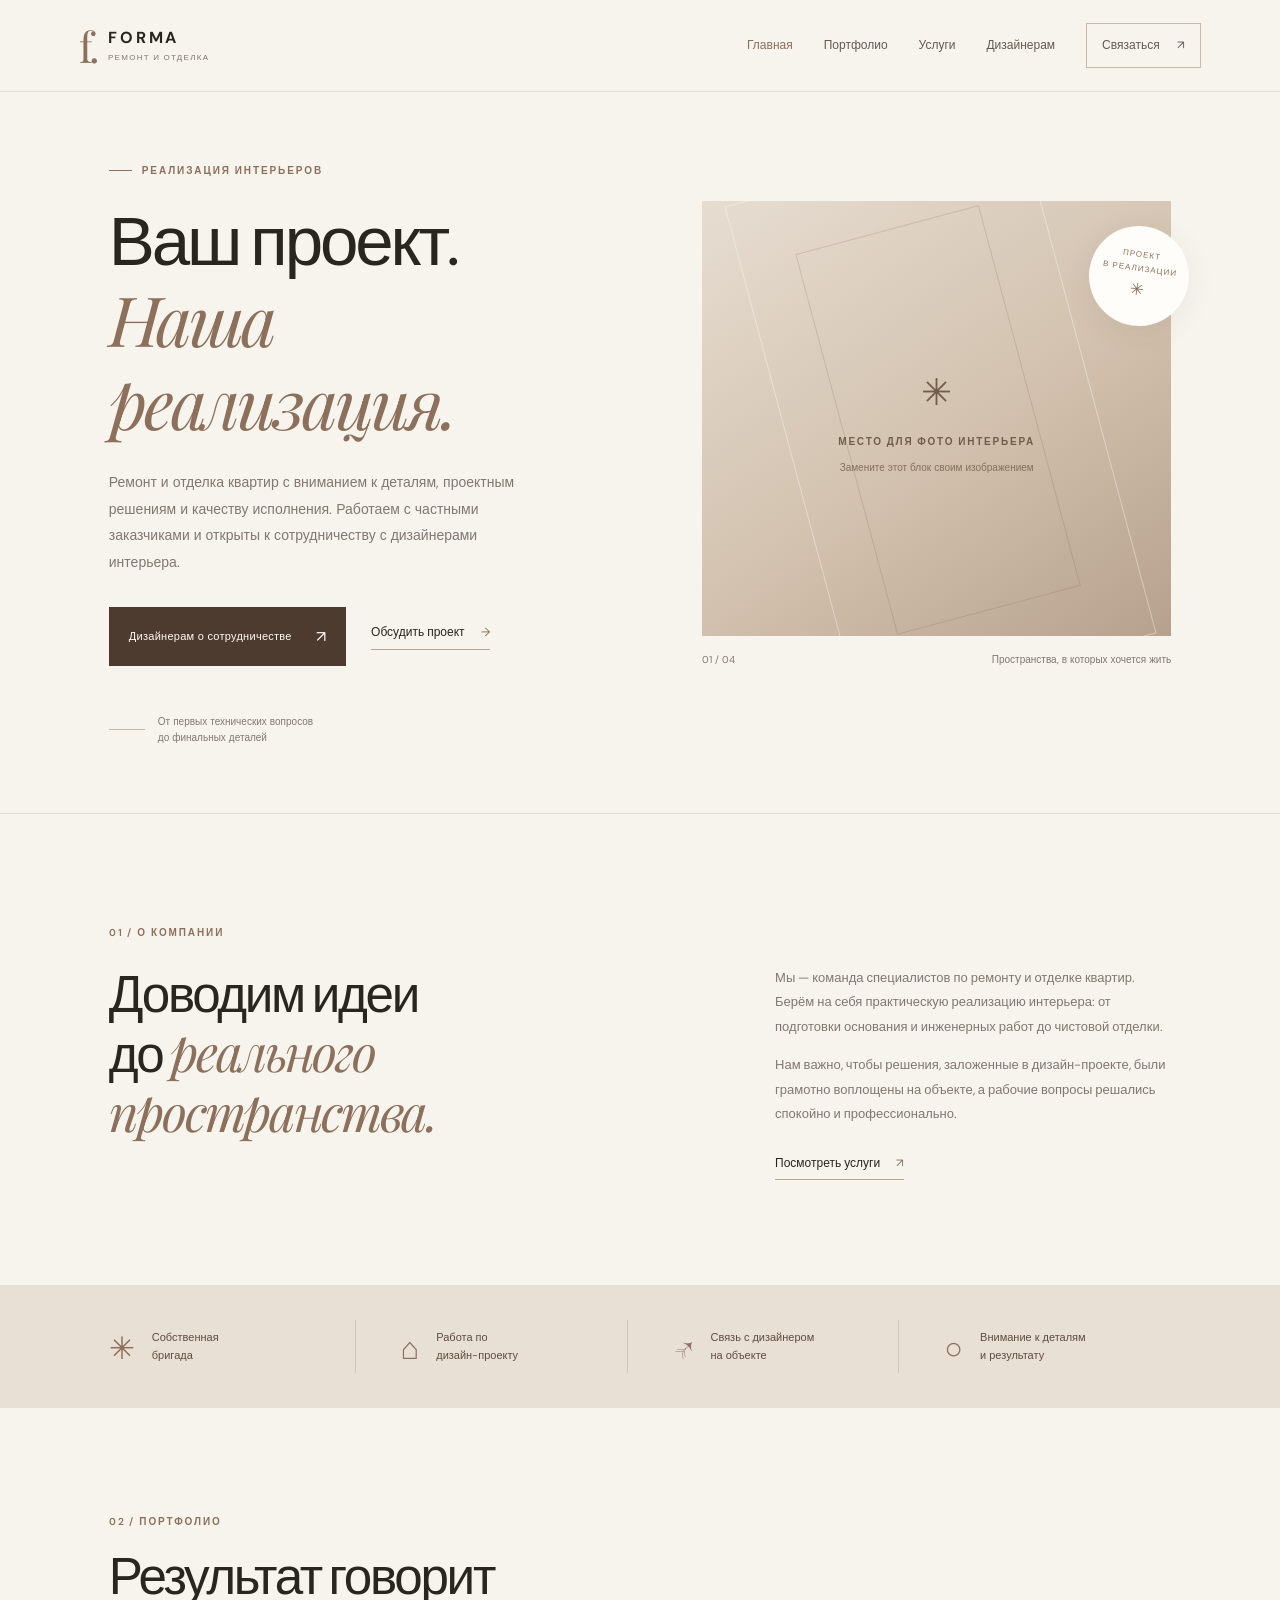
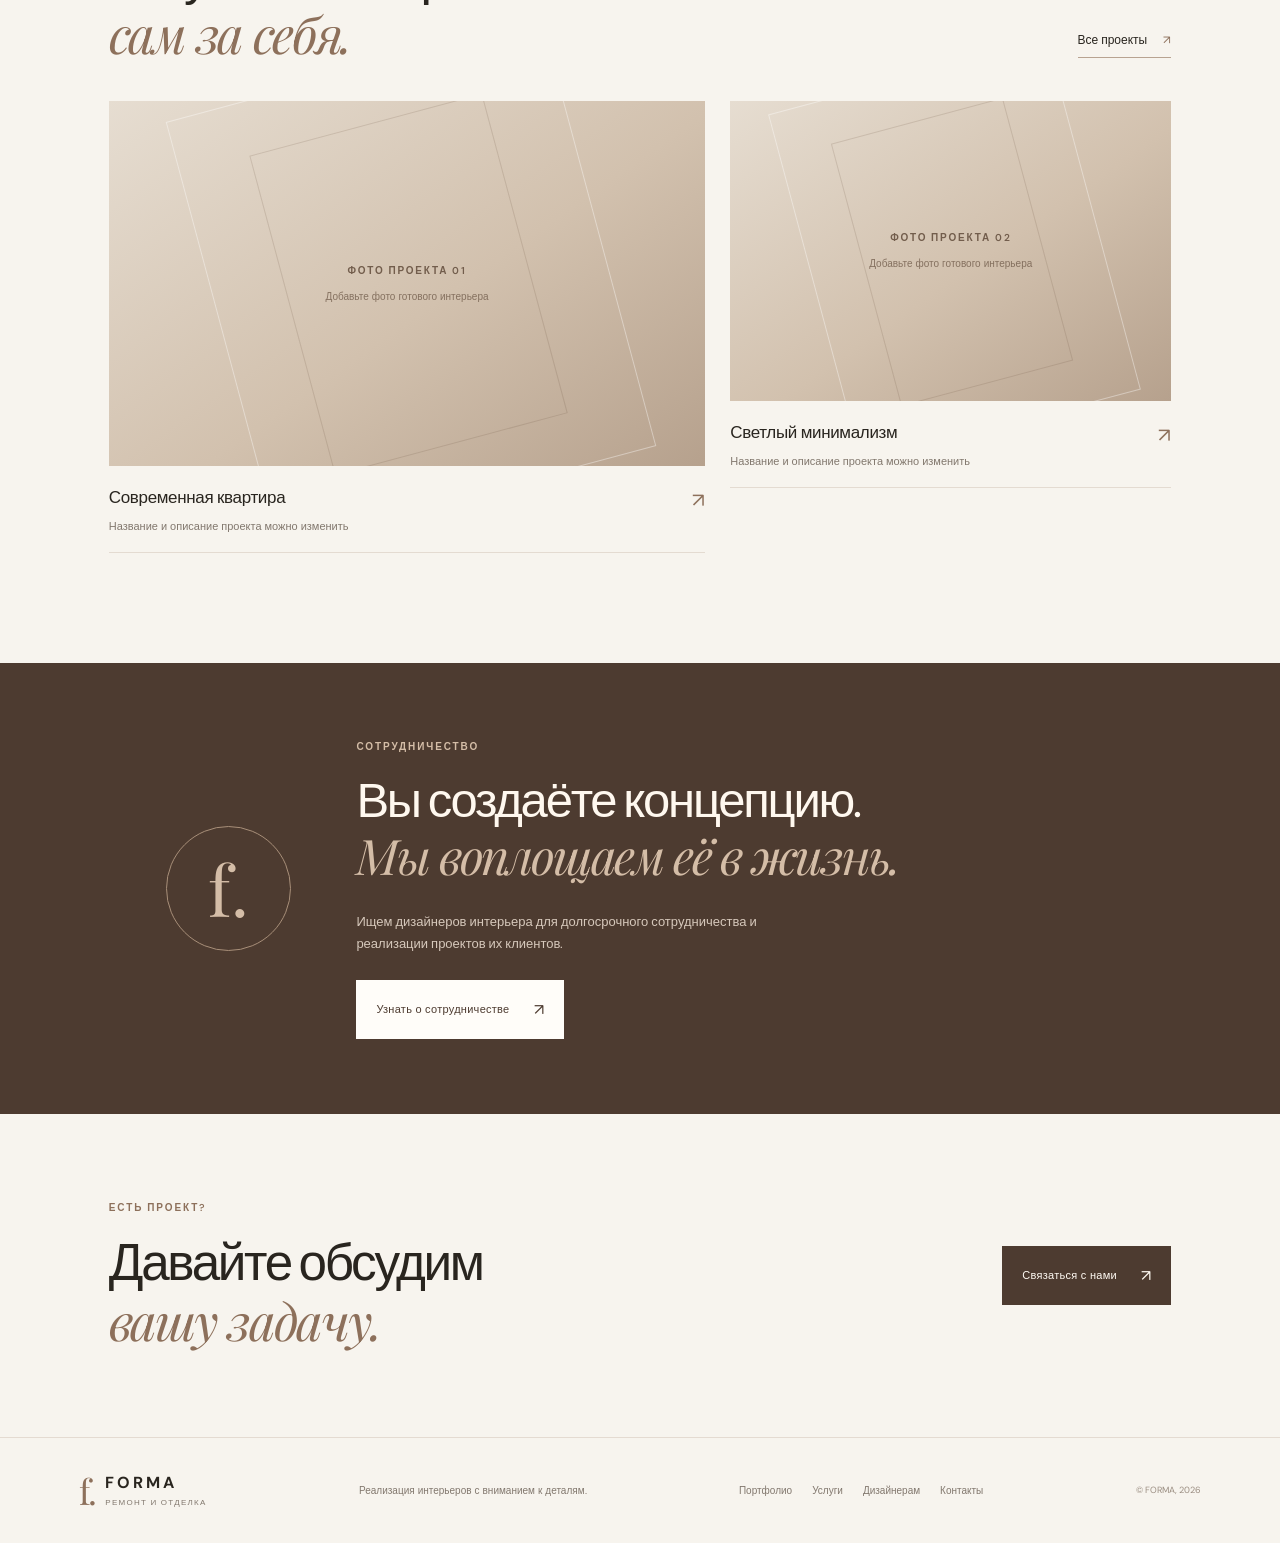
==== index.html @ 3640ad29 "Add files via upload" ====
<!doctype html>
<html lang="ru">
<head><meta charset="utf-8"><meta name="viewport" content="width=device-width, initial-scale=1"><meta name="description" content="Ремонт и отделка квартир по дизайн-проектам. Надёжный подрядчик для дизайнеров интерьера."><title>Forma — ремонт и реализация интерьеров</title><link rel="stylesheet" href="styles.css"></head>
<body>
<header class="site-header"><a class="logo" href="index.html"><span class="logo-mark">f.</span><span>FORMA<small>РЕМОНТ И ОТДЕЛКА</small></span></a><button class="menu-toggle" aria-label="Открыть меню" aria-expanded="false">☰</button><nav class="nav"><a class="active" href="index.html">Главная</a><a href="portfolio.html">Портфолио</a><a href="services.html">Услуги</a><a href="designers.html">Дизайнерам</a><a class="nav-contact" href="contacts.html">Связаться <span>↗</span></a></nav></header>
<main><section class="hero"><div class="hero-copy"><p class="eyebrow"><span></span> РЕАЛИЗАЦИЯ ИНТЕРЬЕРОВ</p><h1>Ваш проект.<br><em>Наша реализация.</em></h1><p class="hero-text">Ремонт и отделка квартир с вниманием к деталям, проектным решениям и качеству исполнения. Работаем с частными заказчиками и открыты к сотрудничеству с дизайнерами интерьера.</p><div class="hero-actions"><a class="button button-dark" href="designers.html">Дизайнерам о сотрудничестве <span>↗</span></a><a class="text-link" href="contacts.html">Обсудить проект <span>→</span></a></div><div class="hero-note"><span class="note-line"></span><span>От первых технических вопросов<br>до финальных деталей</span></div></div><div class="hero-visual"><div class="visual-image image-placeholder"><span class="placeholder-icon">✳</span><span>МЕСТО ДЛЯ ФОТО ИНТЕРЬЕРА</span><small>Замените этот блок своим изображением</small></div><div class="visual-caption"><span>01 / 04</span><span>Пространства, в которых хочется жить</span></div><div class="circle-stamp">ПРОЕКТ<br>В РЕАЛИЗАЦИИ <b>✳</b></div></div></section>
<section class="intro section-wrap"><div class="section-kicker">01 / О КОМПАНИИ</div><div class="intro-content"><h2>Доводим идеи<br>до <em>реального пространства.</em></h2><div><p>Мы — команда специалистов по ремонту и отделке квартир. Берём на себя практическую реализацию интерьера: от подготовки основания и инженерных работ до чистовой отделки.</p><p>Нам важно, чтобы решения, заложенные в дизайн-проекте, были грамотно воплощены на объекте, а рабочие вопросы решались спокойно и профессионально.</p><a class="underlined-link" href="services.html">Посмотреть услуги <span>↗</span></a></div></div></section>
<section class="feature-band"><div><span class="feature-symbol">✳</span><p>Собственная<br>бригада</p></div><div><span class="feature-symbol">⌂</span><p>Работа по<br>дизайн-проекту</p></div><div><span class="feature-symbol">↗</span><p>Связь с дизайнером<br>на объекте</p></div><div><span class="feature-symbol">○</span><p>Внимание к деталям<br>и результату</p></div></section>
<section class="preview-section section-wrap"><div class="section-heading"><div><div class="section-kicker">02 / ПОРТФОЛИО</div><h2>Результат говорит<br><em>сам за себя.</em></h2></div><a class="underlined-link" href="portfolio.html">Все проекты <span>↗</span></a></div><div class="project-grid"><a class="project-card project-large" href="portfolio.html"><div class="project-image image-placeholder"><span>ФОТО ПРОЕКТА 01</span><small>Добавьте фото готового интерьера</small></div><div class="project-meta"><div><h3>Современная квартира</h3><p>Название и описание проекта можно изменить</p></div><span>↗</span></div></a><a class="project-card" href="portfolio.html"><div class="project-image image-placeholder"><span>ФОТО ПРОЕКТА 02</span><small>Добавьте фото готового интерьера</small></div><div class="project-meta"><div><h3>Светлый минимализм</h3><p>Название и описание проекта можно изменить</p></div><span>↗</span></div></a></div></section>
<section class="designer-cta"><div class="cta-orbit">f.</div><div><div class="section-kicker">СОТРУДНИЧЕСТВО</div><h2>Вы создаёте концепцию.<br><em>Мы воплощаем её в жизнь.</em></h2><p>Ищем дизайнеров интерьера для долгосрочного сотрудничества и реализации проектов их клиентов.</p><a class="button button-light" href="designers.html">Узнать о сотрудничестве <span>↗</span></a></div></section>
<section class="contact-strip section-wrap"><div><div class="section-kicker">ЕСТЬ ПРОЕКТ?</div><h2>Давайте обсудим<br><em>вашу задачу.</em></h2></div><a class="button button-dark" href="contacts.html">Связаться с нами <span>↗</span></a></section></main>
<footer class="site-footer"><a class="logo logo-footer" href="index.html"><span class="logo-mark">f.</span><span>FORMA<small>РЕМОНТ И ОТДЕЛКА</small></span></a><p>Реализация интерьеров с вниманием к деталям.</p><div class="footer-links"><a href="portfolio.html">Портфолио</a><a href="services.html">Услуги</a><a href="designers.html">Дизайнерам</a><a href="contacts.html">Контакты</a></div><span class="copyright">© FORMA, 2026</span></footer><script src="script.js"></script></body></html>
---- styles.css ----
@import url('https://fonts.googleapis.com/css2?family=DM+Sans:wght@400;500;600;700&family=Playfair+Display:ital,wght@0,400;0,500;1,400;1,500&display=swap');
:root{--cream:#f7f4ee;--paper:#fffdf9;--coffee:#4d3b30;--brown:#8d705b;--taupe:#c7b6a5;--line:#e4dbd1;--ink:#29251f;--muted:#82786e}*{box-sizing:border-box}html{scroll-behavior:smooth}body{margin:0;background:var(--cream);color:var(--ink);font-family:'DM Sans',sans-serif;font-size:15px;line-height:1.7}a{color:inherit;text-decoration:none}.site-header{height:92px;padding:0 6.2%;display:flex;align-items:center;justify-content:space-between;border-bottom:1px solid var(--line);background:rgba(247,244,238,.95);position:relative;z-index:10}.logo{display:flex;align-items:center;gap:12px;font-size:16px;font-weight:700;letter-spacing:.18em;line-height:1.1}.logo-mark{font-family:'Playfair Display',serif;font-size:42px;letter-spacing:-.1em;font-weight:400;color:var(--brown);line-height:1}.logo small{display:block;font-size:8px;letter-spacing:.16em;color:var(--muted);font-weight:500;margin-top:6px}.nav{display:flex;align-items:center;gap:31px;font-size:12px;color:#665a50}.nav a{transition:color .2s}.nav a:hover,.nav a.active{color:var(--brown)}.nav-contact{border:1px solid #c9b9a9;padding:11px 15px}.nav-contact span{margin-left:14px}.menu-toggle{display:none;background:none;border:0;font-size:25px;color:var(--coffee)}.hero{min-height:620px;padding:70px 8.5% 55px;display:grid;grid-template-columns:1fr 1fr;gap:7%;align-items:center}.eyebrow,.section-kicker{font-size:10px;letter-spacing:.19em;color:var(--brown);font-weight:600}.eyebrow{display:flex;align-items:center;gap:10px}.eyebrow span{width:23px;height:1px;background:var(--brown)}h1,h2,h3,p{margin-top:0}h1,h2{font-weight:400;letter-spacing:-.045em;line-height:1.12}h1{font-size:clamp(48px,5.4vw,77px);margin:24px 0}h1 em,h2 em,.contact-value em{font-family:'Playfair Display',serif;font-weight:400;color:var(--brown)}h2{font-size:clamp(34px,4vw,53px);margin:18px 0 25px}h3{font-size:17px;font-weight:500;margin-bottom:5px;letter-spacing:-.02em}.hero-copy{padding:0 0 12px}.hero-text{max-width:440px;color:var(--muted);font-size:14px;line-height:1.9}.hero-actions{display:flex;align-items:center;gap:25px;flex-wrap:wrap;margin-top:31px}.button{display:inline-flex;align-items:center;gap:24px;padding:16px 20px;font-size:11px;letter-spacing:.025em;transition:transform .2s,background .2s}.button:hover{transform:translateY(-2px)}.button span{font-size:16px}.button-dark{background:var(--coffee);color:#fffaf3}.button-dark:hover{background:#392b23}.button-light{background:var(--paper);color:var(--coffee)}.text-link,.underlined-link{font-size:12px;border-bottom:1px solid #b8a391;padding-bottom:6px}.text-link span,.underlined-link span{padding-left:13px;color:var(--brown)}.hero-note{display:flex;align-items:center;gap:13px;margin-top:48px;color:var(--muted);font-size:10px;line-height:1.6}.note-line{height:1px;width:36px;background:var(--taupe)}.hero-visual{position:relative;padding:0 0 35px 25px}.visual-image{height:435px}.image-placeholder{background:linear-gradient(145deg,#e6ddd1,#d2c1ae 55%,#b6a18d);display:flex;align-items:center;justify-content:center;flex-direction:column;gap:9px;text-align:center;color:#725d4c;position:relative;overflow:hidden}.image-placeholder:before,.image-placeholder:after{content:"";position:absolute;border:1px solid rgba(255,255,255,.38);transform:rotate(-15deg);width:65%;height:120%;left:18%;top:-10%}.image-placeholder:after{width:40%;height:90%;left:30%;top:5%;border-color:rgba(95,70,52,.16)}.image-placeholder>*{position:relative;z-index:1}.image-placeholder>span:not(.placeholder-icon){font-size:10px;letter-spacing:.18em;font-weight:600}.image-placeholder small{font-size:10px;opacity:.8}.placeholder-icon{font-size:37px}.visual-caption{display:flex;justify-content:space-between;padding:15px 0;color:var(--muted);font-size:10px}.circle-stamp{position:absolute;right:-18px;top:25px;border-radius:50%;width:100px;height:100px;background:var(--paper);box-shadow:0 6px 30px #59422b15;display:flex;align-items:center;justify-content:center;flex-direction:column;text-align:center;font-size:8px;letter-spacing:.13em;line-height:1.7;color:var(--brown);transform:rotate(8deg)}.circle-stamp b{font-size:17px;font-weight:400}.section-wrap{padding-left:8.5%;padding-right:8.5%}.intro{padding-top:110px;padding-bottom:105px;border-top:1px solid var(--line)}.intro-content{display:grid;grid-template-columns:1fr .75fr;gap:13%;margin-top:25px}.intro-content h2{margin-top:0}.intro-content p{font-size:13px;color:var(--muted);line-height:1.9}.intro-content .underlined-link{display:inline-block;margin-top:13px}.feature-band{background:#e9e0d5;display:grid;grid-template-columns:repeat(4,1fr);padding:35px 8.5%;gap:25px}.feature-band>div{border-right:1px solid #d3c4b5;padding:0 20px;display:flex;align-items:center;gap:17px}.feature-band>div:first-child{padding-left:0}.feature-band>div:last-child{border:0}.feature-symbol{font-family:'Playfair Display',serif;font-size:31px;color:var(--brown)}.feature-band p{font-size:11px;line-height:1.6;margin:0;color:#5e4c3f}.preview-section{padding-top:105px;padding-bottom:110px}.section-heading{display:flex;justify-content:space-between;align-items:end;margin-bottom:35px}.section-heading h2{margin-bottom:0}.section-heading>.underlined-link{margin-bottom:8px}.project-grid{display:grid;grid-template-columns:1.15fr .85fr;gap:25px}.project-image{height:300px}.project-large .project-image{height:365px}.project-meta,.portfolio-caption{display:flex;justify-content:space-between;align-items:flex-start;padding:17px 0;border-bottom:1px solid var(--line)}.project-meta p,.portfolio-caption p{font-size:11px;color:var(--muted);margin:0}.project-meta>span{font-size:20px;color:var(--brown)}.designer-cta{background:var(--coffee);color:#fff8ef;padding:75px 13%;display:grid;grid-template-columns:150px 1fr;gap:40px;align-items:center}.designer-cta .section-kicker{color:#d4bda7}.designer-cta h2{font-size:clamp(34px,4vw,49px)}.designer-cta h2 em{color:#d4bda7}.designer-cta p{color:#d6c8bb;font-size:13px;max-width:470px;margin-bottom:25px}.cta-orbit{width:125px;height:125px;border:1px solid #a88f79;border-radius:50%;display:grid;place-items:center;font-family:'Playfair Display',serif;font-size:70px;color:#d4bda7}.contact-strip{display:flex;justify-content:space-between;align-items:center;padding-top:85px;padding-bottom:85px}.contact-strip h2{margin-bottom:0}.site-footer{padding:35px 6.2%;border-top:1px solid var(--line);display:flex;align-items:center;justify-content:space-between;gap:25px;flex-wrap:wrap}.logo-footer .logo-mark{font-size:35px}.site-footer>p{font-size:10px;color:var(--muted);margin:0}.footer-links{display:flex;gap:20px;font-size:10px;color:var(--muted)}.copyright{font-size:9px;color:#9a8d81}.page-hero{padding-top:95px;padding-bottom:70px}.page-hero h1{font-size:clamp(46px,5.6vw,72px);margin:22px 0}.page-hero>p{max-width:590px;color:var(--muted);font-size:14px;line-height:1.9}.portfolio-grid{display:grid;grid-template-columns:1fr 1fr;gap:40px 25px;padding-bottom:100px}.portfolio-photo{height:350px}.portfolio-item:nth-child(2n) .portfolio-photo{background:linear-gradient(145deg,#ddd4c8,#c3b09c 55%,#a58f7a)}.portfolio-item:nth-child(3n) .portfolio-photo{background:linear-gradient(145deg,#e9e1d7,#d5c3b0 55%,#c0a58c)}.portfolio-caption{align-items:center}.portfolio-caption>span{font-family:'Playfair Display',serif;font-size:24px;color:#b7a391}.bottom-cta{padding-top:55px;padding-bottom:70px;border-top:1px solid var(--line);display:flex;align-items:center;justify-content:space-between;gap:25px}.bottom-cta h2{font-size:35px;margin:0}.services-list{padding-bottom:75px}.service-row{display:grid;grid-template-columns:45px 55px 1fr 25px;gap:20px;align-items:center;padding:25px 0;border-top:1px solid var(--line)}.service-number{font-size:10px;color:var(--brown)}.service-icon{width:48px;height:48px;border:1px solid #d9cabc;border-radius:50%;display:grid;place-items:center;font-size:22px;color:var(--brown)}.service-row p{margin:0;color:var(--muted);font-size:12px;max-width:700px}.service-row h2{font-size:22px;margin:0 0 7px}.service-arrow{color:var(--brown);font-size:20px}.service-note{background:#ece3d8;display:grid;grid-template-columns:50px 1fr auto;gap:25px;align-items:center;padding-top:35px;padding-bottom:35px;margin-bottom:90px}.note-star{font-size:34px;color:var(--brown)}.service-note h2{font-size:24px;margin:0 0 8px}.service-note p{font-size:12px;color:var(--muted);max-width:650px;margin:0}.service-note .underlined-link{white-space:nowrap}.designer-page-hero{padding-bottom:95px}.designer-page-hero>p{max-width:650px;margin-bottom:28px}.partner-section{display:grid;grid-template-columns:.7fr 1.3fr;gap:9%;padding-top:65px;padding-bottom:100px;border-top:1px solid var(--line)}.partner-intro h2{font-size:42px}.partner-intro>p{font-size:12px;line-height:1.9;color:var(--muted)}.partner-list{border-top:1px solid var(--line)}.partner-item{display:grid;grid-template-columns:55px 1fr 20px;gap:18px;align-items:start;padding:24px 0;border-bottom:1px solid var(--line)}.partner-icon{width:44px;height:44px;border-radius:50%;display:grid;place-items:center;background:#ece2d7;color:var(--brown);font-size:21px}.partner-item h3{margin:0 0 6px;font-size:16px}.partner-item p{font-size:12px;color:var(--muted);margin:0;line-height:1.8}.partner-item>span{color:var(--brown)}.partner-item .underlined-link{display:inline-block;margin-top:14px}.partner-quote{background:#e9e0d5;text-align:center;padding:65px 15%}.partner-quote>span{font-family:'Playfair Display',serif;font-size:60px;color:var(--brown);line-height:1}.partner-quote blockquote{font-family:'Playfair Display',serif;font-size:clamp(25px,3vw,38px);line-height:1.35;margin:15px auto 25px;max-width:750px;color:#5c4839}.partner-quote p{font-size:9px;letter-spacing:.18em;color:var(--brown);margin:0}.contact-page{padding-top:95px;padding-bottom:110px;display:grid;grid-template-columns:1fr .75fr;gap:12%;align-items:center}.contact-page h1{font-size:clamp(55px,6vw,78px);margin:25px 0}.contact-page-copy>p{font-size:13px;max-width:400px;color:var(--muted);line-height:1.9}.contact-details{margin-top:45px;display:grid;gap:24px}.contact-details a{display:grid;gap:5px;width:fit-content}.contact-label{font-size:9px;letter-spacing:.17em;color:var(--brown)}.contact-value{font-size:16px}.contact-card{min-height:370px;background:#e9dfd3;padding:35px;display:flex;flex-direction:column;justify-content:space-between;position:relative;overflow:hidden}.contact-card:after{content:"";position:absolute;width:280px;height:280px;border:1px solid #c7b39f;border-radius:50%;right:-100px;top:80px}.contact-card-symbol{font-family:'Playfair Display',serif;font-size:75px;color:var(--brown);line-height:1}.contact-card p{font-family:'Playfair Display',serif;font-size:28px;line-height:1.4;position:relative;z-index:1}.contact-card p em{color:var(--brown)}.card-line{height:1px;background:#cdbdad;width:100%;position:relative;z-index:1}.contact-card-note{font-size:9px;letter-spacing:.16em;color:var(--brown);position:relative;z-index:1}
@media(max-width:900px){.site-header{padding:0 5%;height:78px}.nav{gap:15px}.hero{padding-left:6%;padding-right:6%;gap:4%}.section-wrap{padding-left:6%;padding-right:6%}.feature-band{padding-left:6%;padding-right:6%}.feature-band>div{padding:0 10px;gap:10px}.site-footer{padding-left:5%;padding-right:5%}.nav{font-size:11px}.nav-contact{padding:8px}.partner-section{gap:5%}.contact-page{gap:7%}}
@media(max-width:680px){.site-header{height:75px}.menu-toggle{display:block}.nav{display:none;position:absolute;top:74px;left:0;right:0;background:var(--cream);padding:18px 6% 25px;border-bottom:1px solid var(--line);flex-direction:column;align-items:stretch;gap:0}.nav.open{display:flex}.nav a{padding:13px 0;border-bottom:1px solid var(--line)}.nav .nav-contact{border:0;padding:13px 0}.hero{grid-template-columns:1fr;padding:55px 6% 45px;gap:35px}.hero h1{font-size:55px}.hero-visual{padding-left:0;padding-right:8px}.visual-image{height:340px}.circle-stamp{right:-4px}.intro{padding-top:65px;padding-bottom:65px}.intro-content{grid-template-columns:1fr;gap:10px}.feature-band{grid-template-columns:1fr 1fr;gap:25px;padding-top:30px;padding-bottom:30px}.feature-band>div{border:0;padding:0!important}.preview-section{padding-top:65px;padding-bottom:65px}.section-heading{align-items:start;gap:20px;flex-direction:column}.project-grid{grid-template-columns:1fr;gap:30px}.project-image,.project-large .project-image{height:280px}.designer-cta{padding:55px 7%;grid-template-columns:1fr;gap:25px}.cta-orbit{width:85px;height:85px;font-size:50px}.contact-strip{padding-top:60px;padding-bottom:60px;align-items:flex-start;flex-direction:column}.site-footer{align-items:flex-start;flex-direction:column;gap:17px;padding-top:30px;padding-bottom:30px}.footer-links{flex-wrap:wrap}.page-hero{padding-top:65px;padding-bottom:45px}.page-hero h1{font-size:48px}.portfolio-grid{grid-template-columns:1fr;padding-bottom:60px;gap:30px}.portfolio-photo{height:290px}.bottom-cta{align-items:flex-start;flex-direction:column;padding-top:40px;padding-bottom:50px}.bottom-cta h2{font-size:29px}.service-row{grid-template-columns:28px 43px 1fr;gap:12px;padding:22px 0}.service-icon{width:40px;height:40px;font-size:18px}.service-row h2{font-size:18px}.service-row p{font-size:11px}.service-arrow{display:none}.service-note{grid-template-columns:35px 1fr;gap:14px;margin-bottom:60px}.service-note .underlined-link{grid-column:2;width:fit-content}.service-note h2{font-size:20px}.partner-section{grid-template-columns:1fr;gap:25px;padding-top:50px;padding-bottom:60px}.partner-intro h2{font-size:37px}.partner-item{grid-template-columns:45px 1fr 15px;gap:12px}.partner-icon{width:38px;height:38px}.partner-quote{padding:50px 7%}.contact-page{grid-template-columns:1fr;padding-top:65px;padding-bottom:65px;gap:45px}.contact-page h1{font-size:60px}.contact-card{min-height:300px}.hero-actions{gap:18px}.button{padding:14px 15px}.logo{font-size:14px}}
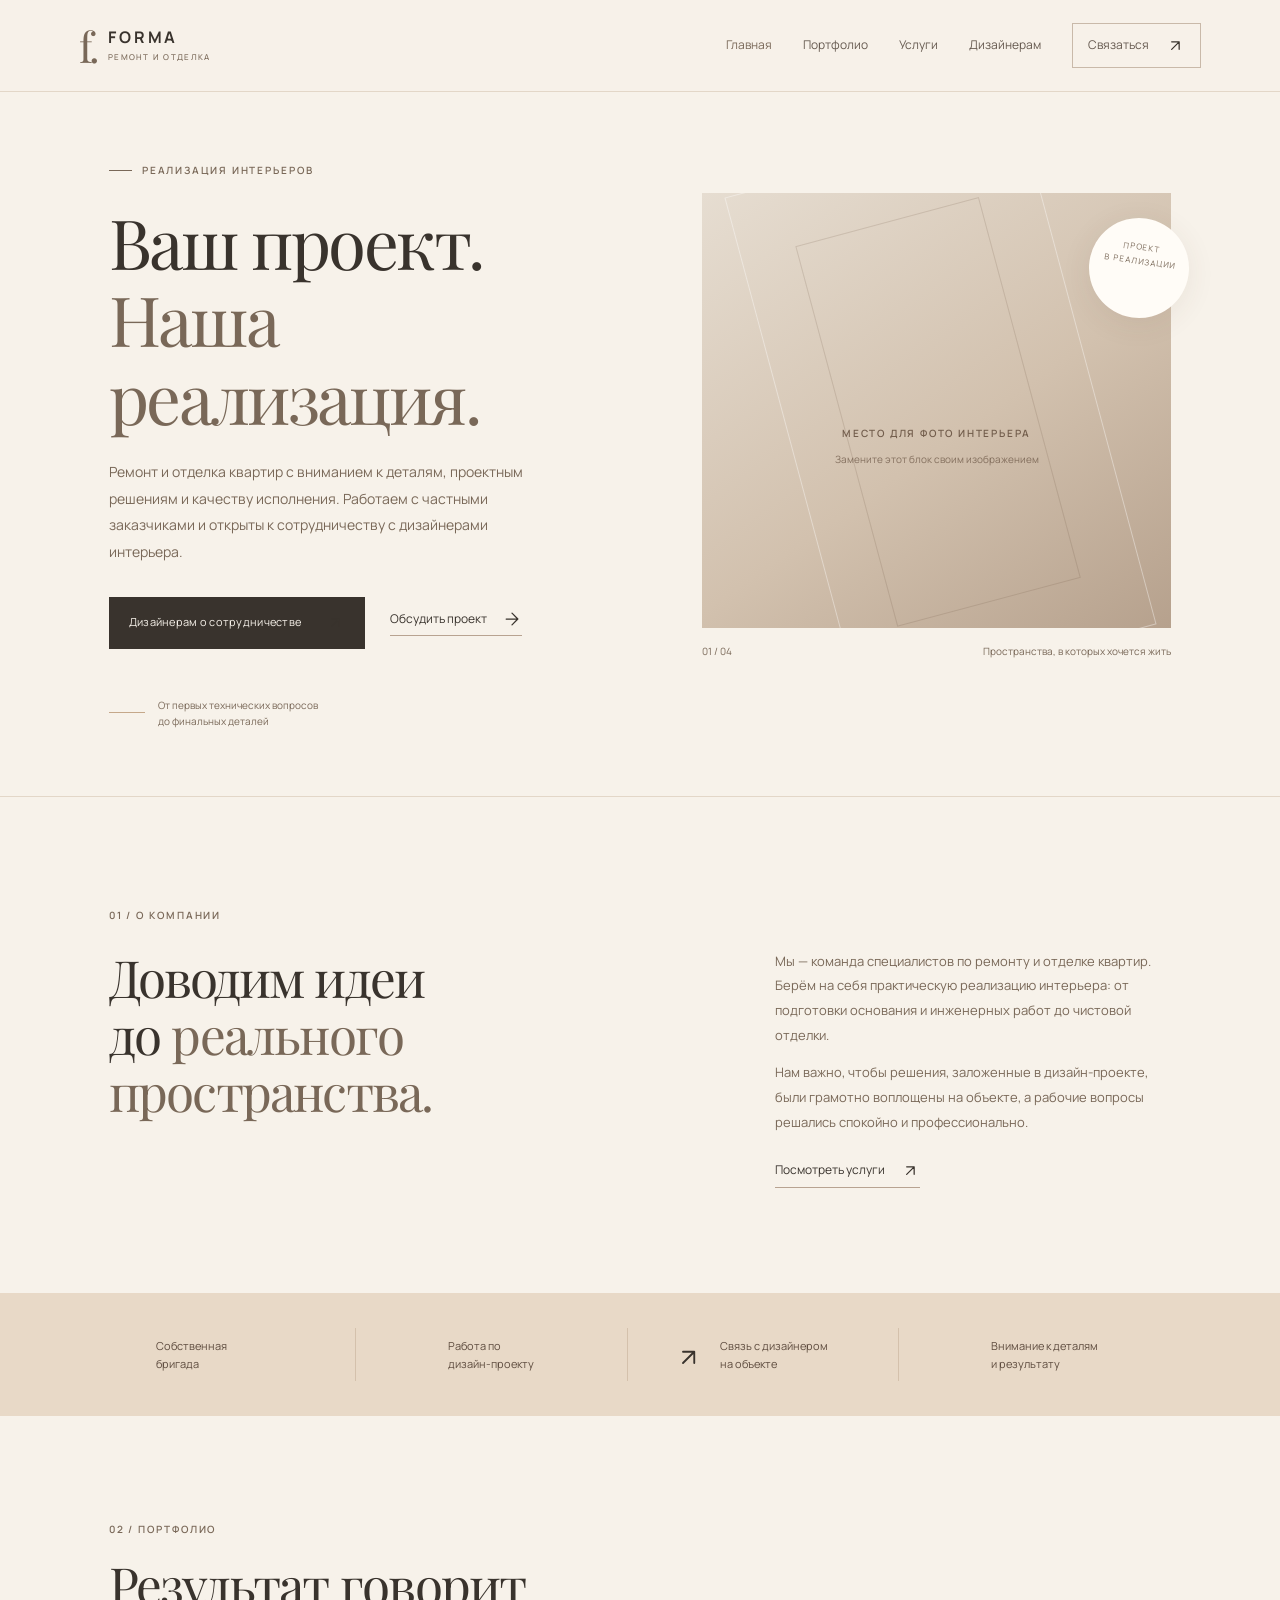
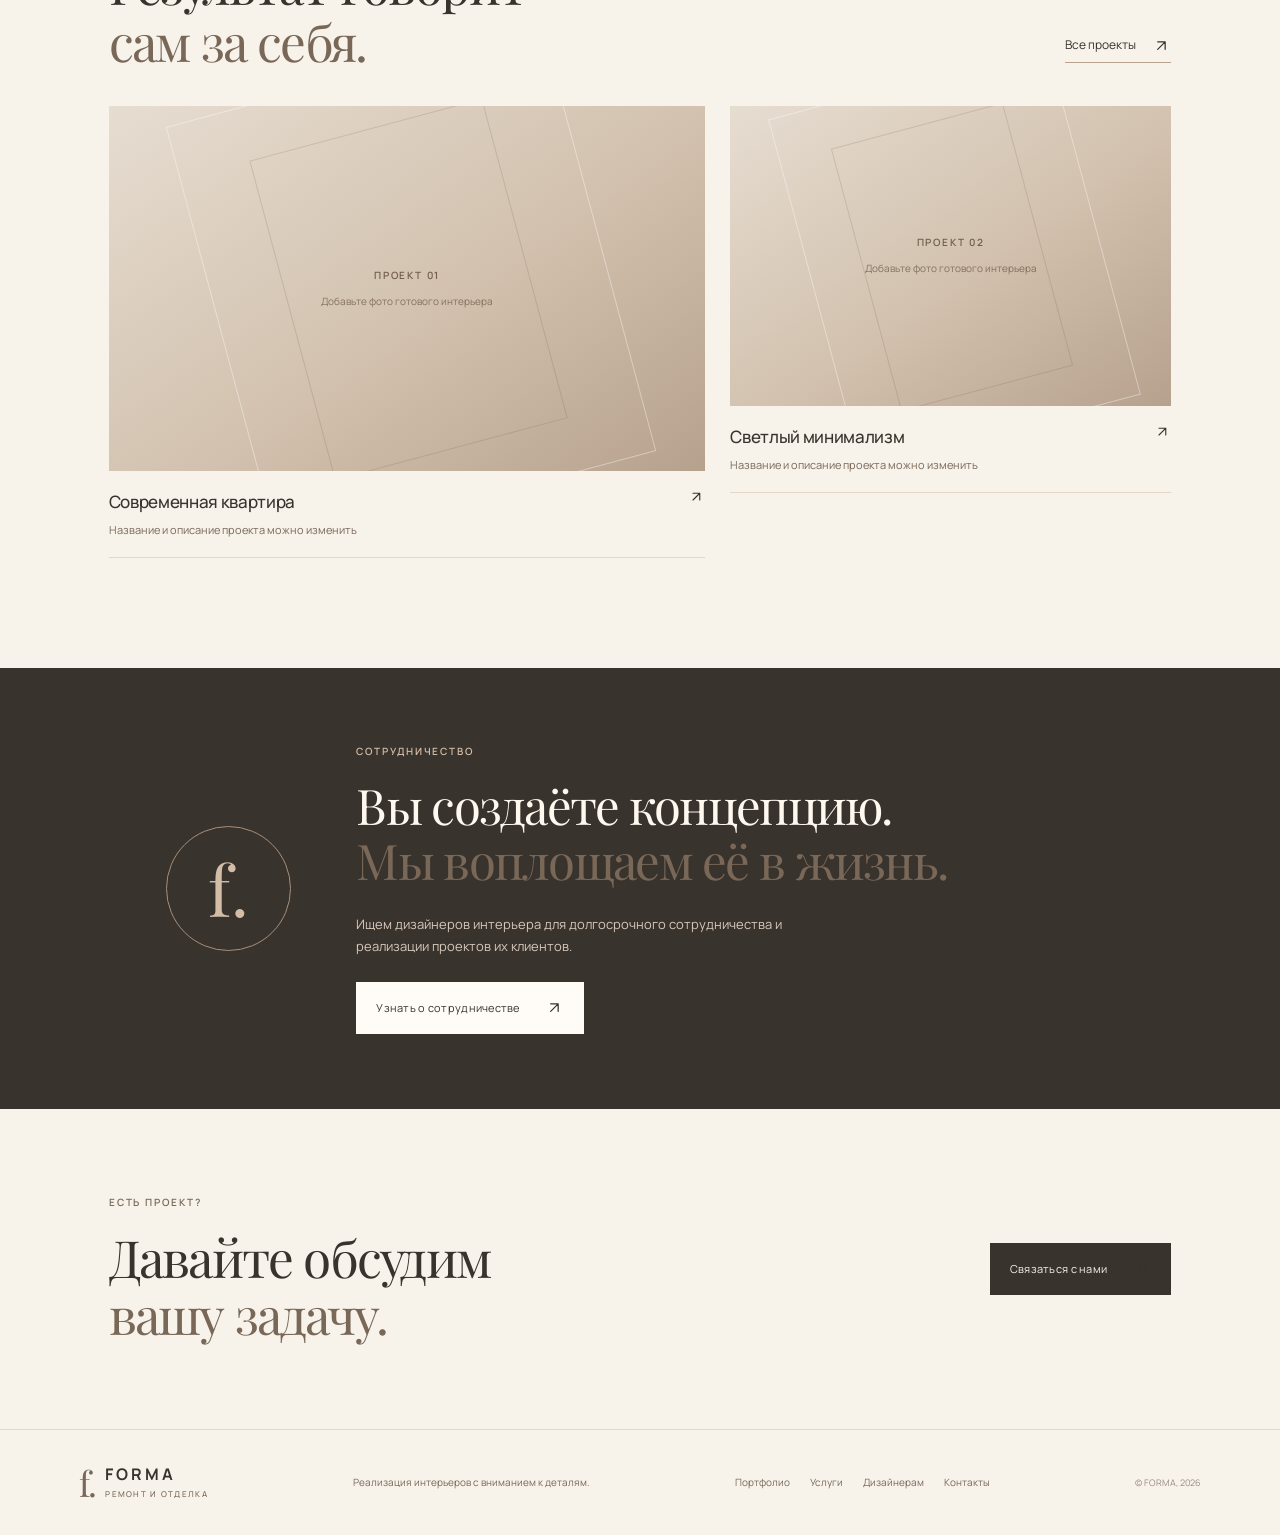
==== commit 2f144bae: "Add files via upload" ====
--- a/index.html
+++ b/index.html
@@ -2,11 +2,14 @@
 <html lang="ru">
 <head><meta charset="utf-8"><meta name="viewport" content="width=device-width, initial-scale=1"><meta name="description" content="Ремонт и отделка квартир по дизайн-проектам. Надёжный подрядчик для дизайнеров интерьера."><title>Forma — ремонт и реализация интерьеров</title><link rel="stylesheet" href="styles.css"></head>
 <body>
-<header class="site-header"><a class="logo" href="index.html"><span class="logo-mark">f.</span><span>FORMA<small>РЕМОНТ И ОТДЕЛКА</small></span></a><button class="menu-toggle" aria-label="Открыть меню" aria-expanded="false">☰</button><nav class="nav"><a class="active" href="index.html">Главная</a><a href="portfolio.html">Портфолио</a><a href="services.html">Услуги</a><a href="designers.html">Дизайнерам</a><a class="nav-contact" href="contacts.html">Связаться <span>↗</span></a></nav></header>
-<main><section class="hero"><div class="hero-copy"><p class="eyebrow"><span></span> РЕАЛИЗАЦИЯ ИНТЕРЬЕРОВ</p><h1>Ваш проект.<br><em>Наша реализация.</em></h1><p class="hero-text">Ремонт и отделка квартир с вниманием к деталям, проектным решениям и качеству исполнения. Работаем с частными заказчиками и открыты к сотрудничеству с дизайнерами интерьера.</p><div class="hero-actions"><a class="button button-dark" href="designers.html">Дизайнерам о сотрудничестве <span>↗</span></a><a class="text-link" href="contacts.html">Обсудить проект <span>→</span></a></div><div class="hero-note"><span class="note-line"></span><span>От первых технических вопросов<br>до финальных деталей</span></div></div><div class="hero-visual"><div class="visual-image image-placeholder"><span class="placeholder-icon">✳</span><span>МЕСТО ДЛЯ ФОТО ИНТЕРЬЕРА</span><small>Замените этот блок своим изображением</small></div><div class="visual-caption"><span>01 / 04</span><span>Пространства, в которых хочется жить</span></div><div class="circle-stamp">ПРОЕКТ<br>В РЕАЛИЗАЦИИ <b>✳</b></div></div></section>
-<section class="intro section-wrap"><div class="section-kicker">01 / О КОМПАНИИ</div><div class="intro-content"><h2>Доводим идеи<br>до <em>реального пространства.</em></h2><div><p>Мы — команда специалистов по ремонту и отделке квартир. Берём на себя практическую реализацию интерьера: от подготовки основания и инженерных работ до чистовой отделки.</p><p>Нам важно, чтобы решения, заложенные в дизайн-проекте, были грамотно воплощены на объекте, а рабочие вопросы решались спокойно и профессионально.</p><a class="underlined-link" href="services.html">Посмотреть услуги <span>↗</span></a></div></div></section>
-<section class="feature-band"><div><span class="feature-symbol">✳</span><p>Собственная<br>бригада</p></div><div><span class="feature-symbol">⌂</span><p>Работа по<br>дизайн-проекту</p></div><div><span class="feature-symbol">↗</span><p>Связь с дизайнером<br>на объекте</p></div><div><span class="feature-symbol">○</span><p>Внимание к деталям<br>и результату</p></div></section>
-<section class="preview-section section-wrap"><div class="section-heading"><div><div class="section-kicker">02 / ПОРТФОЛИО</div><h2>Результат говорит<br><em>сам за себя.</em></h2></div><a class="underlined-link" href="portfolio.html">Все проекты <span>↗</span></a></div><div class="project-grid"><a class="project-card project-large" href="portfolio.html"><div class="project-image image-placeholder"><span>ФОТО ПРОЕКТА 01</span><small>Добавьте фото готового интерьера</small></div><div class="project-meta"><div><h3>Современная квартира</h3><p>Название и описание проекта можно изменить</p></div><span>↗</span></div></a><a class="project-card" href="portfolio.html"><div class="project-image image-placeholder"><span>ФОТО ПРОЕКТА 02</span><small>Добавьте фото готового интерьера</small></div><div class="project-meta"><div><h3>Светлый минимализм</h3><p>Название и описание проекта можно изменить</p></div><span>↗</span></div></a></div></section>
-<section class="designer-cta"><div class="cta-orbit">f.</div><div><div class="section-kicker">СОТРУДНИЧЕСТВО</div><h2>Вы создаёте концепцию.<br><em>Мы воплощаем её в жизнь.</em></h2><p>Ищем дизайнеров интерьера для долгосрочного сотрудничества и реализации проектов их клиентов.</p><a class="button button-light" href="designers.html">Узнать о сотрудничестве <span>↗</span></a></div></section>
-<section class="contact-strip section-wrap"><div><div class="section-kicker">ЕСТЬ ПРОЕКТ?</div><h2>Давайте обсудим<br><em>вашу задачу.</em></h2></div><a class="button button-dark" href="contacts.html">Связаться с нами <span>↗</span></a></section></main>
+<svg xmlns="http://www.w3.org/2000/svg" style="position:absolute;width:0;height:0;overflow:hidden" aria-hidden="true">
+<symbol id="icon-menu" viewBox="0 0 24 24"><path d="M4 7h16M4 12h16M4 17h16"/></symbol>
+<symbol id="icon-arrow" viewBox="0 0 24 24"><path d="M5 12h13M12 5l7 7-7 7"/></symbol>
+<symbol id="icon-external" viewBox="0 0 24 24"><path d="M8 16 17 7M8 7h9v9"/></symbol></svg><header class="site-header"><a class="logo" href="index.html"><span class="logo-mark">f.</span><span>FORMA<small>РЕМОНТ И ОТДЕЛКА</small></span></a><button class="menu-toggle" aria-label="Открыть меню" aria-expanded="false"><svg class="icon-svg" aria-hidden="true"><use href="#icon-menu"></use></svg></button><nav class="nav"><a class="active" href="index.html">Главная</a><a href="portfolio.html">Портфолио</a><a href="services.html">Услуги</a><a href="designers.html">Дизайнерам</a><a class="nav-contact" href="contacts.html">Связаться <span class="icon-inline" aria-hidden="true"><svg class="icon-svg"><use href="#icon-external"></use></svg></span></a></nav></header>
+<main><section class="hero"><div class="hero-copy"><p class="eyebrow"><span></span> РЕАЛИЗАЦИЯ ИНТЕРЬЕРОВ</p><h1>Ваш проект.<br><span>Наша реализация.</span></h1><p class="hero-text">Ремонт и отделка квартир с вниманием к деталям, проектным решениям и качеству исполнения. Работаем с частными заказчиками и открыты к сотрудничеству с дизайнерами интерьера.</p><div class="hero-actions"><a class="button button-dark" href="designers.html">Дизайнерам о сотрудничестве <span class="icon-inline" aria-hidden="true"><svg class="icon-svg"><use href="#icon-external"></use></svg></span></a><a class="text-link" href="contacts.html">Обсудить проект <span class="icon-inline" aria-hidden="true"><svg class="icon-svg"><use href="#icon-arrow"></use></svg></span></a></div><div class="hero-note"><span class="note-line"></span><span>От первых технических вопросов<br>до финальных деталей</span></div></div><div class="hero-visual"><div class="visual-image image-placeholder"><span class="placeholder-icon"><svg class="icon-svg" aria-hidden="true"><use href="#icon-detail"></use></svg></span><span>МЕСТО ДЛЯ ФОТО ИНТЕРЬЕРА</span><small>Замените этот блок своим изображением</small></div><div class="visual-caption"><span>01 / 04</span><span>Пространства, в которых хочется жить</span></div><div class="circle-stamp">ПРОЕКТ<br>В РЕАЛИЗАЦИИ <b><svg class="icon-svg" aria-hidden="true"><use href="#icon-detail"></use></svg></b></div></div></section>
+<section class="intro section-wrap"><div class="section-kicker">01 / О КОМПАНИИ</div><div class="intro-content"><h2>Доводим идеи<br>до <span>реального пространства.</span></h2><div><p>Мы — команда специалистов по ремонту и отделке квартир. Берём на себя практическую реализацию интерьера: от подготовки основания и инженерных работ до чистовой отделки.</p><p>Нам важно, чтобы решения, заложенные в дизайн-проекте, были грамотно воплощены на объекте, а рабочие вопросы решались спокойно и профессионально.</p><a class="underlined-link" href="services.html">Посмотреть услуги <span class="icon-inline" aria-hidden="true"><svg class="icon-svg"><use href="#icon-external"></use></svg></span></a></div></div></section>
+<section class="feature-band"><div><span class="feature-symbol"><svg class="icon-svg" aria-hidden="true"><use href="#icon-tools"></use></svg></span><p>Собственная<br>бригада</p></div><div><span class="feature-symbol"><svg class="icon-svg" aria-hidden="true"><use href="#icon-house"></use></svg></span><p>Работа по<br>дизайн-проекту</p></div><div><span class="feature-symbol"><svg class="icon-svg" aria-hidden="true"><use href="#icon-external"></use></svg></span><p>Связь с дизайнером<br>на объекте</p></div><div><span class="feature-symbol"><svg class="icon-svg" aria-hidden="true"><use href="#icon-detail"></use></svg></span><p>Внимание к деталям<br>и результату</p></div></section>
+<section class="preview-section section-wrap"><div class="section-heading"><div><div class="section-kicker">02 / ПОРТФОЛИО</div><h2>Результат говорит<br><span>сам за себя.</span></h2></div><a class="underlined-link" href="portfolio.html">Все проекты <span class="icon-inline" aria-hidden="true"><svg class="icon-svg"><use href="#icon-external"></use></svg></span></a></div><div class="project-grid"><a class="project-card project-large" href="portfolio.html"><div class="project-image image-placeholder"><span>ПРОЕКТ 01</span><small>Добавьте фото готового интерьера</small></div><div class="project-meta"><div><h3>Современная квартира</h3><p>Название и описание проекта можно изменить</p></div><span class="icon-inline" aria-hidden="true"><svg class="icon-svg"><use href="#icon-external"></use></svg></span></div></a><a class="project-card" href="portfolio.html"><div class="project-image image-placeholder"><span>ПРОЕКТ 02</span><small>Добавьте фото готового интерьера</small></div><div class="project-meta"><div><h3>Светлый минимализм</h3><p>Название и описание проекта можно изменить</p></div><span class="icon-inline" aria-hidden="true"><svg class="icon-svg"><use href="#icon-external"></use></svg></span></div></a></div></section>
+<section class="designer-cta"><div class="cta-orbit">f.</div><div><div class="section-kicker">СОТРУДНИЧЕСТВО</div><h2>Вы создаёте концепцию.<br><span>Мы воплощаем её в жизнь.</span></h2><p>Ищем дизайнеров интерьера для долгосрочного сотрудничества и реализации проектов их клиентов.</p><a class="button button-light" href="designers.html">Узнать о сотрудничестве <span class="icon-inline" aria-hidden="true"><svg class="icon-svg"><use href="#icon-external"></use></svg></span></a></div></section>
+<section class="contact-strip section-wrap"><div><div class="section-kicker">ЕСТЬ ПРОЕКТ?</div><h2>Давайте обсудим<br><span>вашу задачу.</span></h2></div><a class="button button-dark" href="contacts.html">Связаться с нами <span class="icon-inline" aria-hidden="true"><svg class="icon-svg"><use href="#icon-external"></use></svg></span></a></section></main>
 <footer class="site-footer"><a class="logo logo-footer" href="index.html"><span class="logo-mark">f.</span><span>FORMA<small>РЕМОНТ И ОТДЕЛКА</small></span></a><p>Реализация интерьеров с вниманием к деталям.</p><div class="footer-links"><a href="portfolio.html">Портфолио</a><a href="services.html">Услуги</a><a href="designers.html">Дизайнерам</a><a href="contacts.html">Контакты</a></div><span class="copyright">© FORMA, 2026</span></footer><script src="script.js"></script></body></html>
--- a/styles.css
+++ b/styles.css
@@ -1,4 +1,20 @@
-@import url('https://fonts.googleapis.com/css2?family=DM+Sans:wght@400;500;600;700&family=Playfair+Display:ital,wght@0,400;0,500;1,400;1,500&display=swap');
-:root{--cream:#f7f4ee;--paper:#fffdf9;--coffee:#4d3b30;--brown:#8d705b;--taupe:#c7b6a5;--line:#e4dbd1;--ink:#29251f;--muted:#82786e}*{box-sizing:border-box}html{scroll-behavior:smooth}body{margin:0;background:var(--cream);color:var(--ink);font-family:'DM Sans',sans-serif;font-size:15px;line-height:1.7}a{color:inherit;text-decoration:none}.site-header{height:92px;padding:0 6.2%;display:flex;align-items:center;justify-content:space-between;border-bottom:1px solid var(--line);background:rgba(247,244,238,.95);position:relative;z-index:10}.logo{display:flex;align-items:center;gap:12px;font-size:16px;font-weight:700;letter-spacing:.18em;line-height:1.1}.logo-mark{font-family:'Playfair Display',serif;font-size:42px;letter-spacing:-.1em;font-weight:400;color:var(--brown);line-height:1}.logo small{display:block;font-size:8px;letter-spacing:.16em;color:var(--muted);font-weight:500;margin-top:6px}.nav{display:flex;align-items:center;gap:31px;font-size:12px;color:#665a50}.nav a{transition:color .2s}.nav a:hover,.nav a.active{color:var(--brown)}.nav-contact{border:1px solid #c9b9a9;padding:11px 15px}.nav-contact span{margin-left:14px}.menu-toggle{display:none;background:none;border:0;font-size:25px;color:var(--coffee)}.hero{min-height:620px;padding:70px 8.5% 55px;display:grid;grid-template-columns:1fr 1fr;gap:7%;align-items:center}.eyebrow,.section-kicker{font-size:10px;letter-spacing:.19em;color:var(--brown);font-weight:600}.eyebrow{display:flex;align-items:center;gap:10px}.eyebrow span{width:23px;height:1px;background:var(--brown)}h1,h2,h3,p{margin-top:0}h1,h2{font-weight:400;letter-spacing:-.045em;line-height:1.12}h1{font-size:clamp(48px,5.4vw,77px);margin:24px 0}h1 em,h2 em,.contact-value em{font-family:'Playfair Display',serif;font-weight:400;color:var(--brown)}h2{font-size:clamp(34px,4vw,53px);margin:18px 0 25px}h3{font-size:17px;font-weight:500;margin-bottom:5px;letter-spacing:-.02em}.hero-copy{padding:0 0 12px}.hero-text{max-width:440px;color:var(--muted);font-size:14px;line-height:1.9}.hero-actions{display:flex;align-items:center;gap:25px;flex-wrap:wrap;margin-top:31px}.button{display:inline-flex;align-items:center;gap:24px;padding:16px 20px;font-size:11px;letter-spacing:.025em;transition:transform .2s,background .2s}.button:hover{transform:translateY(-2px)}.button span{font-size:16px}.button-dark{background:var(--coffee);color:#fffaf3}.button-dark:hover{background:#392b23}.button-light{background:var(--paper);color:var(--coffee)}.text-link,.underlined-link{font-size:12px;border-bottom:1px solid #b8a391;padding-bottom:6px}.text-link span,.underlined-link span{padding-left:13px;color:var(--brown)}.hero-note{display:flex;align-items:center;gap:13px;margin-top:48px;color:var(--muted);font-size:10px;line-height:1.6}.note-line{height:1px;width:36px;background:var(--taupe)}.hero-visual{position:relative;padding:0 0 35px 25px}.visual-image{height:435px}.image-placeholder{background:linear-gradient(145deg,#e6ddd1,#d2c1ae 55%,#b6a18d);display:flex;align-items:center;justify-content:center;flex-direction:column;gap:9px;text-align:center;color:#725d4c;position:relative;overflow:hidden}.image-placeholder:before,.image-placeholder:after{content:"";position:absolute;border:1px solid rgba(255,255,255,.38);transform:rotate(-15deg);width:65%;height:120%;left:18%;top:-10%}.image-placeholder:after{width:40%;height:90%;left:30%;top:5%;border-color:rgba(95,70,52,.16)}.image-placeholder>*{position:relative;z-index:1}.image-placeholder>span:not(.placeholder-icon){font-size:10px;letter-spacing:.18em;font-weight:600}.image-placeholder small{font-size:10px;opacity:.8}.placeholder-icon{font-size:37px}.visual-caption{display:flex;justify-content:space-between;padding:15px 0;color:var(--muted);font-size:10px}.circle-stamp{position:absolute;right:-18px;top:25px;border-radius:50%;width:100px;height:100px;background:var(--paper);box-shadow:0 6px 30px #59422b15;display:flex;align-items:center;justify-content:center;flex-direction:column;text-align:center;font-size:8px;letter-spacing:.13em;line-height:1.7;color:var(--brown);transform:rotate(8deg)}.circle-stamp b{font-size:17px;font-weight:400}.section-wrap{padding-left:8.5%;padding-right:8.5%}.intro{padding-top:110px;padding-bottom:105px;border-top:1px solid var(--line)}.intro-content{display:grid;grid-template-columns:1fr .75fr;gap:13%;margin-top:25px}.intro-content h2{margin-top:0}.intro-content p{font-size:13px;color:var(--muted);line-height:1.9}.intro-content .underlined-link{display:inline-block;margin-top:13px}.feature-band{background:#e9e0d5;display:grid;grid-template-columns:repeat(4,1fr);padding:35px 8.5%;gap:25px}.feature-band>div{border-right:1px solid #d3c4b5;padding:0 20px;display:flex;align-items:center;gap:17px}.feature-band>div:first-child{padding-left:0}.feature-band>div:last-child{border:0}.feature-symbol{font-family:'Playfair Display',serif;font-size:31px;color:var(--brown)}.feature-band p{font-size:11px;line-height:1.6;margin:0;color:#5e4c3f}.preview-section{padding-top:105px;padding-bottom:110px}.section-heading{display:flex;justify-content:space-between;align-items:end;margin-bottom:35px}.section-heading h2{margin-bottom:0}.section-heading>.underlined-link{margin-bottom:8px}.project-grid{display:grid;grid-template-columns:1.15fr .85fr;gap:25px}.project-image{height:300px}.project-large .project-image{height:365px}.project-meta,.portfolio-caption{display:flex;justify-content:space-between;align-items:flex-start;padding:17px 0;border-bottom:1px solid var(--line)}.project-meta p,.portfolio-caption p{font-size:11px;color:var(--muted);margin:0}.project-meta>span{font-size:20px;color:var(--brown)}.designer-cta{background:var(--coffee);color:#fff8ef;padding:75px 13%;display:grid;grid-template-columns:150px 1fr;gap:40px;align-items:center}.designer-cta .section-kicker{color:#d4bda7}.designer-cta h2{font-size:clamp(34px,4vw,49px)}.designer-cta h2 em{color:#d4bda7}.designer-cta p{color:#d6c8bb;font-size:13px;max-width:470px;margin-bottom:25px}.cta-orbit{width:125px;height:125px;border:1px solid #a88f79;border-radius:50%;display:grid;place-items:center;font-family:'Playfair Display',serif;font-size:70px;color:#d4bda7}.contact-strip{display:flex;justify-content:space-between;align-items:center;padding-top:85px;padding-bottom:85px}.contact-strip h2{margin-bottom:0}.site-footer{padding:35px 6.2%;border-top:1px solid var(--line);display:flex;align-items:center;justify-content:space-between;gap:25px;flex-wrap:wrap}.logo-footer .logo-mark{font-size:35px}.site-footer>p{font-size:10px;color:var(--muted);margin:0}.footer-links{display:flex;gap:20px;font-size:10px;color:var(--muted)}.copyright{font-size:9px;color:#9a8d81}.page-hero{padding-top:95px;padding-bottom:70px}.page-hero h1{font-size:clamp(46px,5.6vw,72px);margin:22px 0}.page-hero>p{max-width:590px;color:var(--muted);font-size:14px;line-height:1.9}.portfolio-grid{display:grid;grid-template-columns:1fr 1fr;gap:40px 25px;padding-bottom:100px}.portfolio-photo{height:350px}.portfolio-item:nth-child(2n) .portfolio-photo{background:linear-gradient(145deg,#ddd4c8,#c3b09c 55%,#a58f7a)}.portfolio-item:nth-child(3n) .portfolio-photo{background:linear-gradient(145deg,#e9e1d7,#d5c3b0 55%,#c0a58c)}.portfolio-caption{align-items:center}.portfolio-caption>span{font-family:'Playfair Display',serif;font-size:24px;color:#b7a391}.bottom-cta{padding-top:55px;padding-bottom:70px;border-top:1px solid var(--line);display:flex;align-items:center;justify-content:space-between;gap:25px}.bottom-cta h2{font-size:35px;margin:0}.services-list{padding-bottom:75px}.service-row{display:grid;grid-template-columns:45px 55px 1fr 25px;gap:20px;align-items:center;padding:25px 0;border-top:1px solid var(--line)}.service-number{font-size:10px;color:var(--brown)}.service-icon{width:48px;height:48px;border:1px solid #d9cabc;border-radius:50%;display:grid;place-items:center;font-size:22px;color:var(--brown)}.service-row p{margin:0;color:var(--muted);font-size:12px;max-width:700px}.service-row h2{font-size:22px;margin:0 0 7px}.service-arrow{color:var(--brown);font-size:20px}.service-note{background:#ece3d8;display:grid;grid-template-columns:50px 1fr auto;gap:25px;align-items:center;padding-top:35px;padding-bottom:35px;margin-bottom:90px}.note-star{font-size:34px;color:var(--brown)}.service-note h2{font-size:24px;margin:0 0 8px}.service-note p{font-size:12px;color:var(--muted);max-width:650px;margin:0}.service-note .underlined-link{white-space:nowrap}.designer-page-hero{padding-bottom:95px}.designer-page-hero>p{max-width:650px;margin-bottom:28px}.partner-section{display:grid;grid-template-columns:.7fr 1.3fr;gap:9%;padding-top:65px;padding-bottom:100px;border-top:1px solid var(--line)}.partner-intro h2{font-size:42px}.partner-intro>p{font-size:12px;line-height:1.9;color:var(--muted)}.partner-list{border-top:1px solid var(--line)}.partner-item{display:grid;grid-template-columns:55px 1fr 20px;gap:18px;align-items:start;padding:24px 0;border-bottom:1px solid var(--line)}.partner-icon{width:44px;height:44px;border-radius:50%;display:grid;place-items:center;background:#ece2d7;color:var(--brown);font-size:21px}.partner-item h3{margin:0 0 6px;font-size:16px}.partner-item p{font-size:12px;color:var(--muted);margin:0;line-height:1.8}.partner-item>span{color:var(--brown)}.partner-item .underlined-link{display:inline-block;margin-top:14px}.partner-quote{background:#e9e0d5;text-align:center;padding:65px 15%}.partner-quote>span{font-family:'Playfair Display',serif;font-size:60px;color:var(--brown);line-height:1}.partner-quote blockquote{font-family:'Playfair Display',serif;font-size:clamp(25px,3vw,38px);line-height:1.35;margin:15px auto 25px;max-width:750px;color:#5c4839}.partner-quote p{font-size:9px;letter-spacing:.18em;color:var(--brown);margin:0}.contact-page{padding-top:95px;padding-bottom:110px;display:grid;grid-template-columns:1fr .75fr;gap:12%;align-items:center}.contact-page h1{font-size:clamp(55px,6vw,78px);margin:25px 0}.contact-page-copy>p{font-size:13px;max-width:400px;color:var(--muted);line-height:1.9}.contact-details{margin-top:45px;display:grid;gap:24px}.contact-details a{display:grid;gap:5px;width:fit-content}.contact-label{font-size:9px;letter-spacing:.17em;color:var(--brown)}.contact-value{font-size:16px}.contact-card{min-height:370px;background:#e9dfd3;padding:35px;display:flex;flex-direction:column;justify-content:space-between;position:relative;overflow:hidden}.contact-card:after{content:"";position:absolute;width:280px;height:280px;border:1px solid #c7b39f;border-radius:50%;right:-100px;top:80px}.contact-card-symbol{font-family:'Playfair Display',serif;font-size:75px;color:var(--brown);line-height:1}.contact-card p{font-family:'Playfair Display',serif;font-size:28px;line-height:1.4;position:relative;z-index:1}.contact-card p em{color:var(--brown)}.card-line{height:1px;background:#cdbdad;width:100%;position:relative;z-index:1}.contact-card-note{font-size:9px;letter-spacing:.16em;color:var(--brown);position:relative;z-index:1}
+@import url('https://fonts.googleapis.com/css2?family=Manrope:wght@400;500;600;700;800&family=Playfair+Display:wght@400;500;600&display=swap');
+:root{--cream:#F7F2EA;--paper:#FFFCF7;--coffee:#39332D;--brown:#796858;--taupe:#C5A88A;--line:#E3D7C8;--ink:#39332D;--muted:#796858;--sand:#E8D9C7}*{box-sizing:border-box}html{scroll-behavior:smooth}body{margin:0;background:var(--cream);color:var(--ink);font-family:'Manrope',sans-serif;font-size:15px;line-height:1.7}a{color:inherit;text-decoration:none}.site-header{height:92px;padding:0 6.2%;display:flex;align-items:center;justify-content:space-between;border-bottom:1px solid var(--line);background:rgba(247,242,234,.96);position:relative;z-index:10}.logo{display:flex;align-items:center;gap:12px;font-size:16px;font-weight:700;letter-spacing:.18em;line-height:1.1}.logo-mark{font-family:'Manrope',sans-serif;font-size:42px;letter-spacing:-.1em;font-weight:400;color:var(--brown);line-height:1}.logo small{display:block;font-size:8px;letter-spacing:.16em;color:var(--muted);font-weight:500;margin-top:6px}.nav{display:flex;align-items:center;gap:31px;font-size:12px;color:#665a50}.nav a{transition:color .2s}.nav a:hover,.nav a.active{color:var(--brown)}.nav-contact{border:1px solid #c9b9a9;padding:11px 15px}.nav-contact span{margin-left:14px}.menu-toggle{display:none;background:none;border:0;font-size:25px;color:var(--coffee)}.hero{min-height:620px;padding:70px 8.5% 55px;display:grid;grid-template-columns:1fr 1fr;gap:7%;align-items:center}.eyebrow,.section-kicker{font-size:10px;letter-spacing:.19em;color:var(--brown);font-weight:600}.eyebrow{display:flex;align-items:center;gap:10px}.eyebrow span{width:23px;height:1px;background:var(--brown)}h1,h2,h3,p{margin-top:0}h1,h2{font-family:'Playfair Display',serif;font-weight:400;letter-spacing:-.035em;line-height:1.12}h1{font-size:clamp(48px,5.4vw,77px);margin:24px 0}h1 em,h2 em,h1 span,h2 span,.contact-value em{font-family:'Playfair Display',serif;font-weight:400;font-style:normal;color:var(--brown)}h2{font-size:clamp(34px,4vw,53px);margin:18px 0 25px}h3{font-size:17px;font-weight:500;margin-bottom:5px;letter-spacing:-.02em}.hero-copy{padding:0 0 12px}.hero-text{max-width:440px;color:var(--muted);font-size:14px;line-height:1.9}.hero-actions{display:flex;align-items:center;gap:25px;flex-wrap:wrap;margin-top:31px}.button{display:inline-flex;align-items:center;gap:24px;padding:16px 20px;font-size:11px;letter-spacing:.025em;transition:transform .2s,background .2s}.button:hover{transform:translateY(-2px)}.button span{font-size:16px}.button-dark{background:var(--coffee);color:#F7F2EA}.button-dark:hover{background:#2E2924}.button-light{background:var(--paper);color:var(--coffee)}.text-link,.underlined-link{font-size:12px;border-bottom:1px solid #b8a391;padding-bottom:6px}.text-link span,.underlined-link span{padding-left:13px;color:var(--brown)}.hero-note{display:flex;align-items:center;gap:13px;margin-top:48px;color:var(--muted);font-size:10px;line-height:1.6}.note-line{height:1px;width:36px;background:var(--taupe)}.hero-visual{position:relative;padding:0 0 35px 25px}.visual-image{height:435px}.image-placeholder{background:linear-gradient(145deg,#e6ddd1,#d2c1ae 55%,#b6a18d);display:flex;align-items:center;justify-content:center;flex-direction:column;gap:9px;text-align:center;color:#725d4c;position:relative;overflow:hidden}.image-placeholder:before,.image-placeholder:after{content:"";position:absolute;border:1px solid rgba(255,255,255,.38);transform:rotate(-15deg);width:65%;height:120%;left:18%;top:-10%}.image-placeholder:after{width:40%;height:90%;left:30%;top:5%;border-color:rgba(95,70,52,.16)}.image-placeholder>*{position:relative;z-index:1}.image-placeholder>span:not(.placeholder-icon){font-size:10px;letter-spacing:.18em;font-weight:600}.image-placeholder small{font-size:10px;opacity:.8}.placeholder-icon{font-size:37px}.icon-svg{width:20px;height:20px;display:block;fill:none;stroke:currentColor;stroke-width:1.5;stroke-linecap:round;stroke-linejoin:round}.icon-inline{display:inline-flex;vertical-align:middle;align-items:center;justify-content:center}.feature-symbol .icon-svg{width:30px;height:30px}.service-icon .icon-svg,.partner-icon .icon-svg{width:22px;height:22px}.service-arrow .icon-svg,.partner-item>.icon-inline .icon-svg,.project-meta>.icon-inline .icon-svg{width:18px;height:18px}.note-star .icon-svg{width:30px;height:30px}.placeholder-icon .icon-svg{width:38px;height:38px}.visual-caption{display:flex;justify-content:space-between;padding:15px 0;color:var(--muted);font-size:10px}.circle-stamp{position:absolute;right:-18px;top:25px;border-radius:50%;width:100px;height:100px;background:var(--paper);box-shadow:0 6px 30px #59422b15;display:flex;align-items:center;justify-content:center;flex-direction:column;text-align:center;font-size:8px;letter-spacing:.13em;line-height:1.7;color:var(--brown);transform:rotate(8deg)}.circle-stamp b{font-size:17px;font-weight:400}.section-wrap{padding-left:8.5%;padding-right:8.5%}.intro{padding-top:110px;padding-bottom:105px;border-top:1px solid var(--line)}.intro-content{display:grid;grid-template-columns:1fr .75fr;gap:13%;margin-top:25px}.intro-content h2{margin-top:0}.intro-content p{font-size:13px;color:var(--muted);line-height:1.9}.intro-content .underlined-link{display:inline-block;margin-top:13px}.feature-band{background:#E8D9C7;display:grid;grid-template-columns:repeat(4,1fr);padding:35px 8.5%;gap:25px}.feature-band>div{border-right:1px solid #D4C1AC;padding:0 20px;display:flex;align-items:center;gap:17px}.feature-band>div:first-child{padding-left:0}.feature-band>div:last-child{border:0}.feature-symbol{font-family:'Manrope',sans-serif;font-size:31px;color:var(--brown)}.feature-band p{font-size:11px;line-height:1.6;margin:0;color:#5e4c3f}.preview-section{padding-top:105px;padding-bottom:110px}.section-heading{display:flex;justify-content:space-between;align-items:end;margin-bottom:35px}.section-heading h2{margin-bottom:0}.section-heading>.underlined-link{margin-bottom:8px}.project-grid{display:grid;grid-template-columns:1.15fr .85fr;gap:25px}.project-image{height:300px}.project-large .project-image{height:365px}.project-meta,.portfolio-caption{display:flex;justify-content:space-between;align-items:flex-start;padding:17px 0;border-bottom:1px solid var(--line)}.project-meta p,.portfolio-caption p{font-size:11px;color:var(--muted);margin:0}.project-meta>span{font-size:20px;color:var(--brown)}.designer-cta{background:var(--coffee);color:#fff8ef;padding:75px 13%;display:grid;grid-template-columns:150px 1fr;gap:40px;align-items:center}.designer-cta .section-kicker{color:#d4bda7}.designer-cta h2{font-size:clamp(34px,4vw,49px)}.designer-cta h2 em{color:#d4bda7}.designer-cta p{color:#d6c8bb;font-size:13px;max-width:470px;margin-bottom:25px}.cta-orbit{width:125px;height:125px;border:1px solid #a88f79;border-radius:50%;display:grid;place-items:center;font-family:'Manrope',sans-serif;font-size:70px;color:#d4bda7}.contact-strip{display:flex;justify-content:space-between;align-items:center;padding-top:85px;padding-bottom:85px}.contact-strip h2{margin-bottom:0}.site-footer{padding:35px 6.2%;border-top:1px solid var(--line);display:flex;align-items:center;justify-content:space-between;gap:25px;flex-wrap:wrap}.logo-footer .logo-mark{font-size:35px}.site-footer>p{font-size:10px;color:var(--muted);margin:0}.footer-links{display:flex;gap:20px;font-size:10px;color:var(--muted)}.copyright{font-size:9px;color:#9a8d81}.page-hero{padding-top:95px;padding-bottom:70px}.page-hero h1{font-size:clamp(46px,5.6vw,72px);margin:22px 0}.page-hero>p{max-width:590px;color:var(--muted);font-size:14px;line-height:1.9}.portfolio-grid{display:grid;grid-template-columns:1fr 1fr;gap:40px 25px;padding-bottom:100px}.portfolio-photo{height:350px}.portfolio-item:nth-child(2n) .portfolio-photo{background:linear-gradient(145deg,#ddd4c8,#c3b09c 55%,#a58f7a)}.portfolio-item:nth-child(3n) .portfolio-photo{background:linear-gradient(145deg,#e9e1d7,#d5c3b0 55%,#c0a58c)}.portfolio-caption{align-items:center}.portfolio-caption>span{font-family:'Manrope',sans-serif;font-size:24px;color:#b7a391}.bottom-cta{padding-top:55px;padding-bottom:70px;border-top:1px solid var(--line);display:flex;align-items:center;justify-content:space-between;gap:25px}.bottom-cta h2{font-size:35px;margin:0}.services-list{padding-bottom:75px}.service-row{display:grid;grid-template-columns:45px 55px 1fr 25px;gap:20px;align-items:center;padding:25px 0;border-top:1px solid var(--line)}.service-number{font-size:10px;color:var(--brown)}.service-icon{width:48px;height:48px;border:1px solid #d9cabc;border-radius:50%;display:grid;place-items:center;font-size:22px;color:var(--brown)}.service-row p{margin:0;color:var(--muted);font-size:12px;max-width:700px}.service-row h2{font-size:22px;margin:0 0 7px}.service-arrow{color:var(--brown);font-size:20px}.service-note{background:#ece3d8;display:grid;grid-template-columns:50px 1fr auto;gap:25px;align-items:center;padding-top:35px;padding-bottom:35px;margin-bottom:90px}.note-star{font-size:34px;color:var(--brown)}.service-note h2{font-size:24px;margin:0 0 8px}.service-note p{font-size:12px;color:var(--muted);max-width:650px;margin:0}.service-note .underlined-link{white-space:nowrap}.designer-page-hero{padding-bottom:95px}.designer-page-hero>p{max-width:650px;margin-bottom:28px}.partner-section{display:grid;grid-template-columns:.7fr 1.3fr;gap:9%;padding-top:65px;padding-bottom:100px;border-top:1px solid var(--line)}.partner-intro h2{font-size:42px}.partner-intro>p{font-size:12px;line-height:1.9;color:var(--muted)}.partner-list{border-top:1px solid var(--line)}.partner-item{display:grid;grid-template-columns:55px 1fr 20px;gap:18px;align-items:start;padding:24px 0;border-bottom:1px solid var(--line)}.partner-icon{width:44px;height:44px;border-radius:50%;display:grid;place-items:center;background:#ece2d7;color:var(--brown);font-size:21px}.partner-item h3{margin:0 0 6px;font-size:16px}.partner-item p{font-size:12px;color:var(--muted);margin:0;line-height:1.8}.partner-item>span{color:var(--brown)}.partner-item .underlined-link{display:inline-block;margin-top:14px}.partner-quote{background:#E8D9C7;text-align:center;padding:65px 15%}.partner-quote>span{font-family:'Manrope',sans-serif;font-size:60px;color:var(--brown);line-height:1}.partner-quote blockquote{font-family:'Manrope',sans-serif;font-size:clamp(25px,3vw,38px);line-height:1.35;margin:15px auto 25px;max-width:750px;color:#5c4839}.partner-quote p{font-size:9px;letter-spacing:.18em;color:var(--brown);margin:0}.contact-page{padding-top:95px;padding-bottom:110px;display:grid;grid-template-columns:1fr .75fr;gap:12%;align-items:center}.contact-page h1{font-size:clamp(55px,6vw,78px);margin:25px 0}.contact-page-copy>p{font-size:13px;max-width:400px;color:var(--muted);line-height:1.9}.contact-details{margin-top:45px;display:grid;gap:24px}.contact-details a{display:grid;gap:5px;width:fit-content}.contact-label{font-size:9px;letter-spacing:.17em;color:var(--brown)}.contact-value{font-size:16px}.contact-card{min-height:370px;background:#e9dfd3;padding:35px;display:flex;flex-direction:column;justify-content:space-between;position:relative;overflow:hidden}.contact-card:after{content:"";position:absolute;width:280px;height:280px;border:1px solid #c7b39f;border-radius:50%;right:-100px;top:80px}.contact-card-symbol{font-family:'Manrope',sans-serif;font-size:75px;color:var(--brown);line-height:1}.contact-card p{font-family:'Manrope',sans-serif;font-size:28px;line-height:1.4;position:relative;z-index:1}.contact-card p em{color:var(--brown)}.card-line{height:1px;background:#cdbdad;width:100%;position:relative;z-index:1}.contact-card-note{font-size:9px;letter-spacing:.16em;color:var(--brown);position:relative;z-index:1}
 @media(max-width:900px){.site-header{padding:0 5%;height:78px}.nav{gap:15px}.hero{padding-left:6%;padding-right:6%;gap:4%}.section-wrap{padding-left:6%;padding-right:6%}.feature-band{padding-left:6%;padding-right:6%}.feature-band>div{padding:0 10px;gap:10px}.site-footer{padding-left:5%;padding-right:5%}.nav{font-size:11px}.nav-contact{padding:8px}.partner-section{gap:5%}.contact-page{gap:7%}}
 @media(max-width:680px){.site-header{height:75px}.menu-toggle{display:block}.nav{display:none;position:absolute;top:74px;left:0;right:0;background:var(--cream);padding:18px 6% 25px;border-bottom:1px solid var(--line);flex-direction:column;align-items:stretch;gap:0}.nav.open{display:flex}.nav a{padding:13px 0;border-bottom:1px solid var(--line)}.nav .nav-contact{border:0;padding:13px 0}.hero{grid-template-columns:1fr;padding:55px 6% 45px;gap:35px}.hero h1{font-size:55px}.hero-visual{padding-left:0;padding-right:8px}.visual-image{height:340px}.circle-stamp{right:-4px}.intro{padding-top:65px;padding-bottom:65px}.intro-content{grid-template-columns:1fr;gap:10px}.feature-band{grid-template-columns:1fr 1fr;gap:25px;padding-top:30px;padding-bottom:30px}.feature-band>div{border:0;padding:0!important}.preview-section{padding-top:65px;padding-bottom:65px}.section-heading{align-items:start;gap:20px;flex-direction:column}.project-grid{grid-template-columns:1fr;gap:30px}.project-image,.project-large .project-image{height:280px}.designer-cta{padding:55px 7%;grid-template-columns:1fr;gap:25px}.cta-orbit{width:85px;height:85px;font-size:50px}.contact-strip{padding-top:60px;padding-bottom:60px;align-items:flex-start;flex-direction:column}.site-footer{align-items:flex-start;flex-direction:column;gap:17px;padding-top:30px;padding-bottom:30px}.footer-links{flex-wrap:wrap}.page-hero{padding-top:65px;padding-bottom:45px}.page-hero h1{font-size:48px}.portfolio-grid{grid-template-columns:1fr;padding-bottom:60px;gap:30px}.portfolio-photo{height:290px}.bottom-cta{align-items:flex-start;flex-direction:column;padding-top:40px;padding-bottom:50px}.bottom-cta h2{font-size:29px}.service-row{grid-template-columns:28px 43px 1fr;gap:12px;padding:22px 0}.service-icon{width:40px;height:40px;font-size:18px}.service-row h2{font-size:18px}.service-row p{font-size:11px}.service-arrow{display:none}.service-note{grid-template-columns:35px 1fr;gap:14px;margin-bottom:60px}.service-note .underlined-link{grid-column:2;width:fit-content}.service-note h2{font-size:20px}.partner-section{grid-template-columns:1fr;gap:25px;padding-top:50px;padding-bottom:60px}.partner-intro h2{font-size:37px}.partner-item{grid-template-columns:45px 1fr 15px;gap:12px}.partner-icon{width:38px;height:38px}.partner-quote{padding:50px 7%}.contact-page{grid-template-columns:1fr;padding-top:65px;padding-bottom:65px;gap:45px}.contact-page h1{font-size:60px}.contact-card{min-height:300px}.hero-actions{gap:18px}.button{padding:14px 15px}.logo{font-size:14px}}
+
+/* Общие настройки типографики: без курсива, тёплая нейтральная палитра */
+html, body, body * { font-style: normal; }
+
+.icon-svg{display:inline-block;width:20px;height:20px;vertical-align:middle;color:var(--coffee);fill:none}
+.icon-inline{display:inline-flex;align-items:center;justify-content:center}
+.menu-toggle .icon-svg{width:24px;height:24px}
+.feature-symbol,.partner-icon,.service-icon{color:var(--coffee)}
+
+/* FORMA typography and icon consistency */
+html,body,body *{font-style:normal}
+.logo-mark,.cta-orbit,.contact-card-symbol{font-family:'Playfair Display',serif}
+
+/* FORMA: project portfolio */
+.works-grid{display:grid;grid-template-columns:repeat(2,minmax(0,1fr));gap:54px 28px;padding-bottom:100px}
+.work-card{color:inherit;text-decoration:none;display:block}.work-card:first-child{grid-column:span 2}.work-image{position:relative;overflow:hidden;background:#e8d9c7;aspect-ratio:1.34}.work-card:first-child .work-image{aspect-ratio:2.05}.work-image img{display:block;width:100%;height:100%;object-fit:cover;transition:transform .5s}.work-card:hover img{transform:scale(1.025)}.work-open{position:absolute;right:18px;bottom:18px;background:#f7f2ea;padding:12px 18px;font-size:13px;color:#39332d}.work-info{padding:20px 2px}.work-index{font-size:11px;letter-spacing:.17em;color:#796858}.work-info h2{font-size:clamp(23px,2.6vw,35px);line-height:1.2;margin:10px 0}.work-info p{color:#796858;margin:0}.project-hero{padding-top:60px}.back-link{display:inline-block;margin-bottom:45px;color:#796858;text-decoration:none}.project-hero h1{max-width:900px;line-height:1.1;margin:20px 0}.project-sub{font-weight:700;color:#796858}.project-description{max-width:690px;line-height:1.8;margin:20px 0 45px}.project-cover{width:100%;max-height:690px;object-fit:cover;display:block}.project-section{padding-top:80px}.project-section .section-kicker{margin-bottom:22px}.project-gallery{display:grid;grid-template-columns:repeat(2,minmax(0,1fr));gap:15px}.gallery-tile{display:block;overflow:hidden;background:#e8d9c7}.gallery-tile img{width:100%;height:100%;max-height:720px;min-height:250px;object-fit:cover;display:block;transition:transform .3s}.gallery-tile:hover img{transform:scale(1.015)}.project-next{display:flex;justify-content:space-between;gap:20px;padding-top:65px;padding-bottom:85px}.project-next a{color:#39332d;text-decoration:none;border-bottom:1px solid #c5a88a;padding-bottom:9px}@media(max-width:700px){.works-grid{grid-template-columns:1fr;gap:28px}.work-card:first-child{grid-column:auto}.work-card:first-child .work-image,.work-image{aspect-ratio:1.12}.project-gallery{grid-template-columns:1fr}.gallery-tile img{max-height:none;min-height:0;height:auto}.project-next{flex-direction:column}.project-hero{padding-top:28px}}
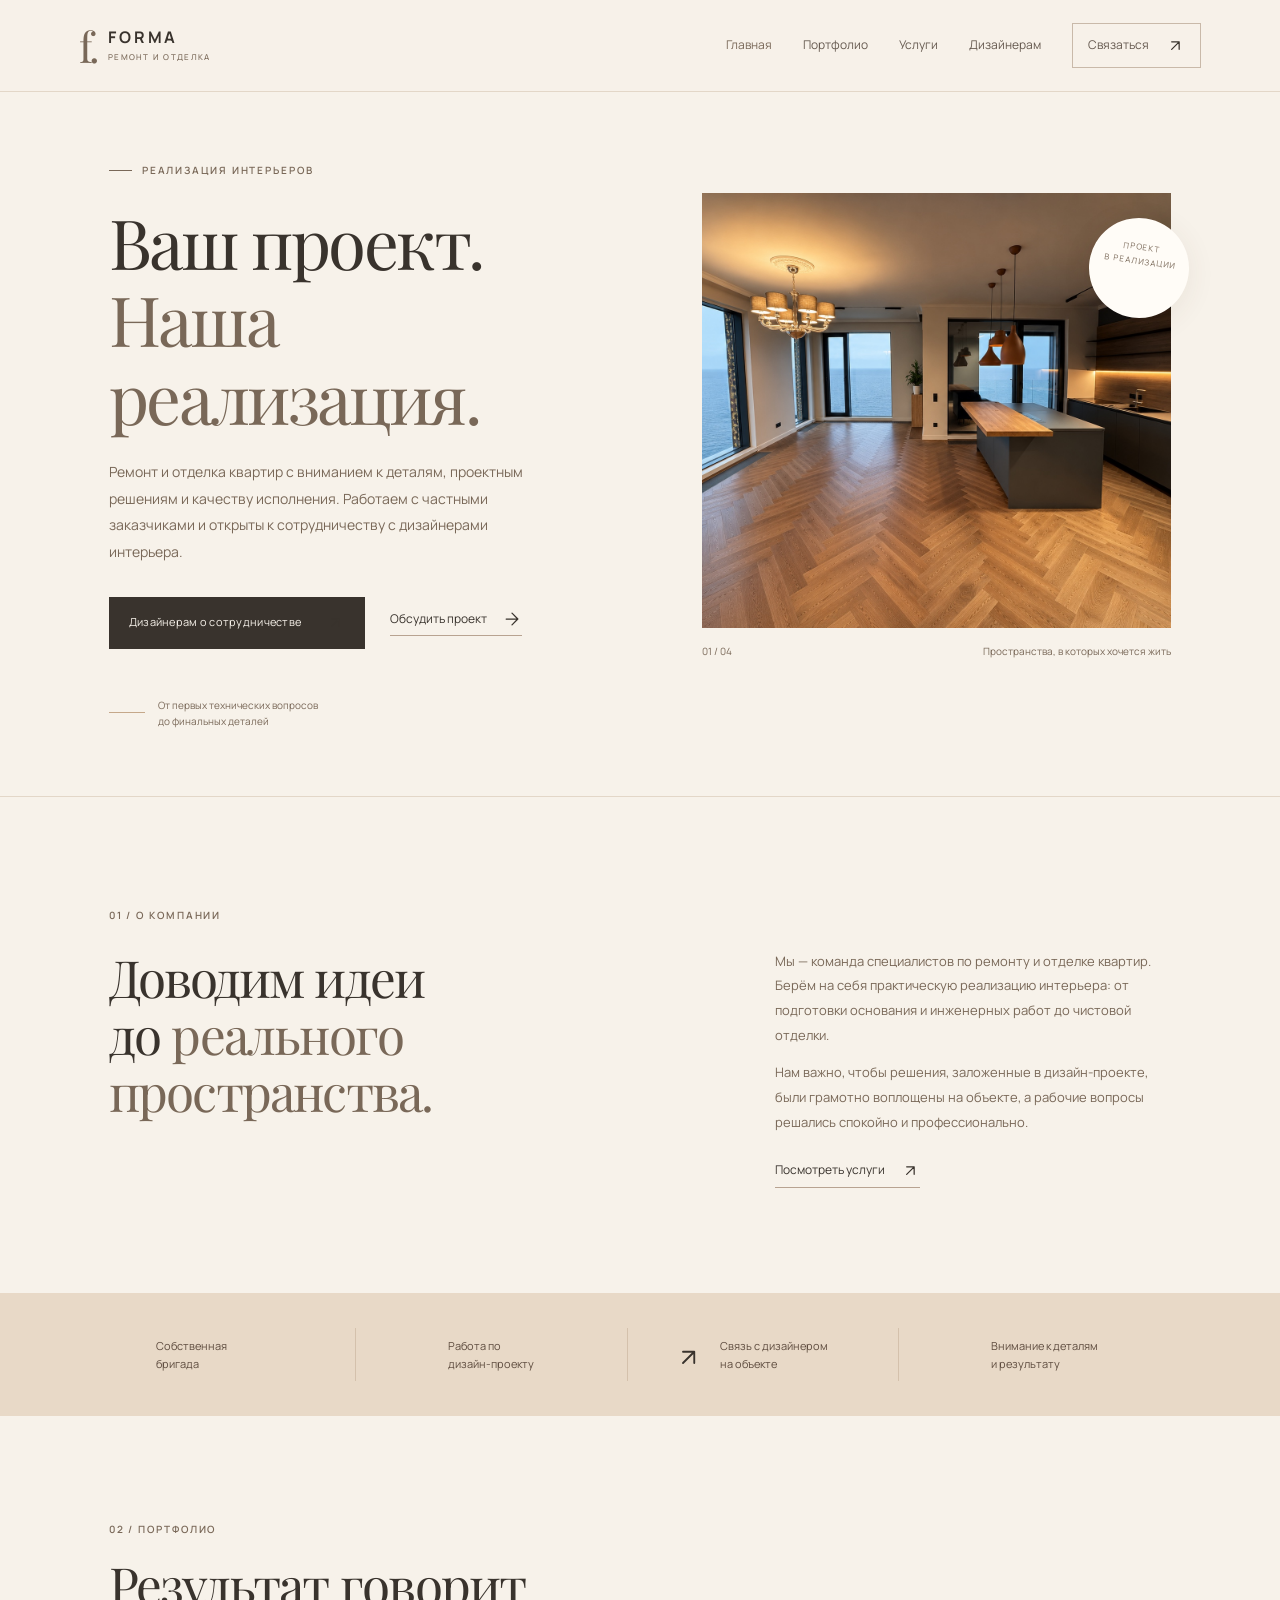
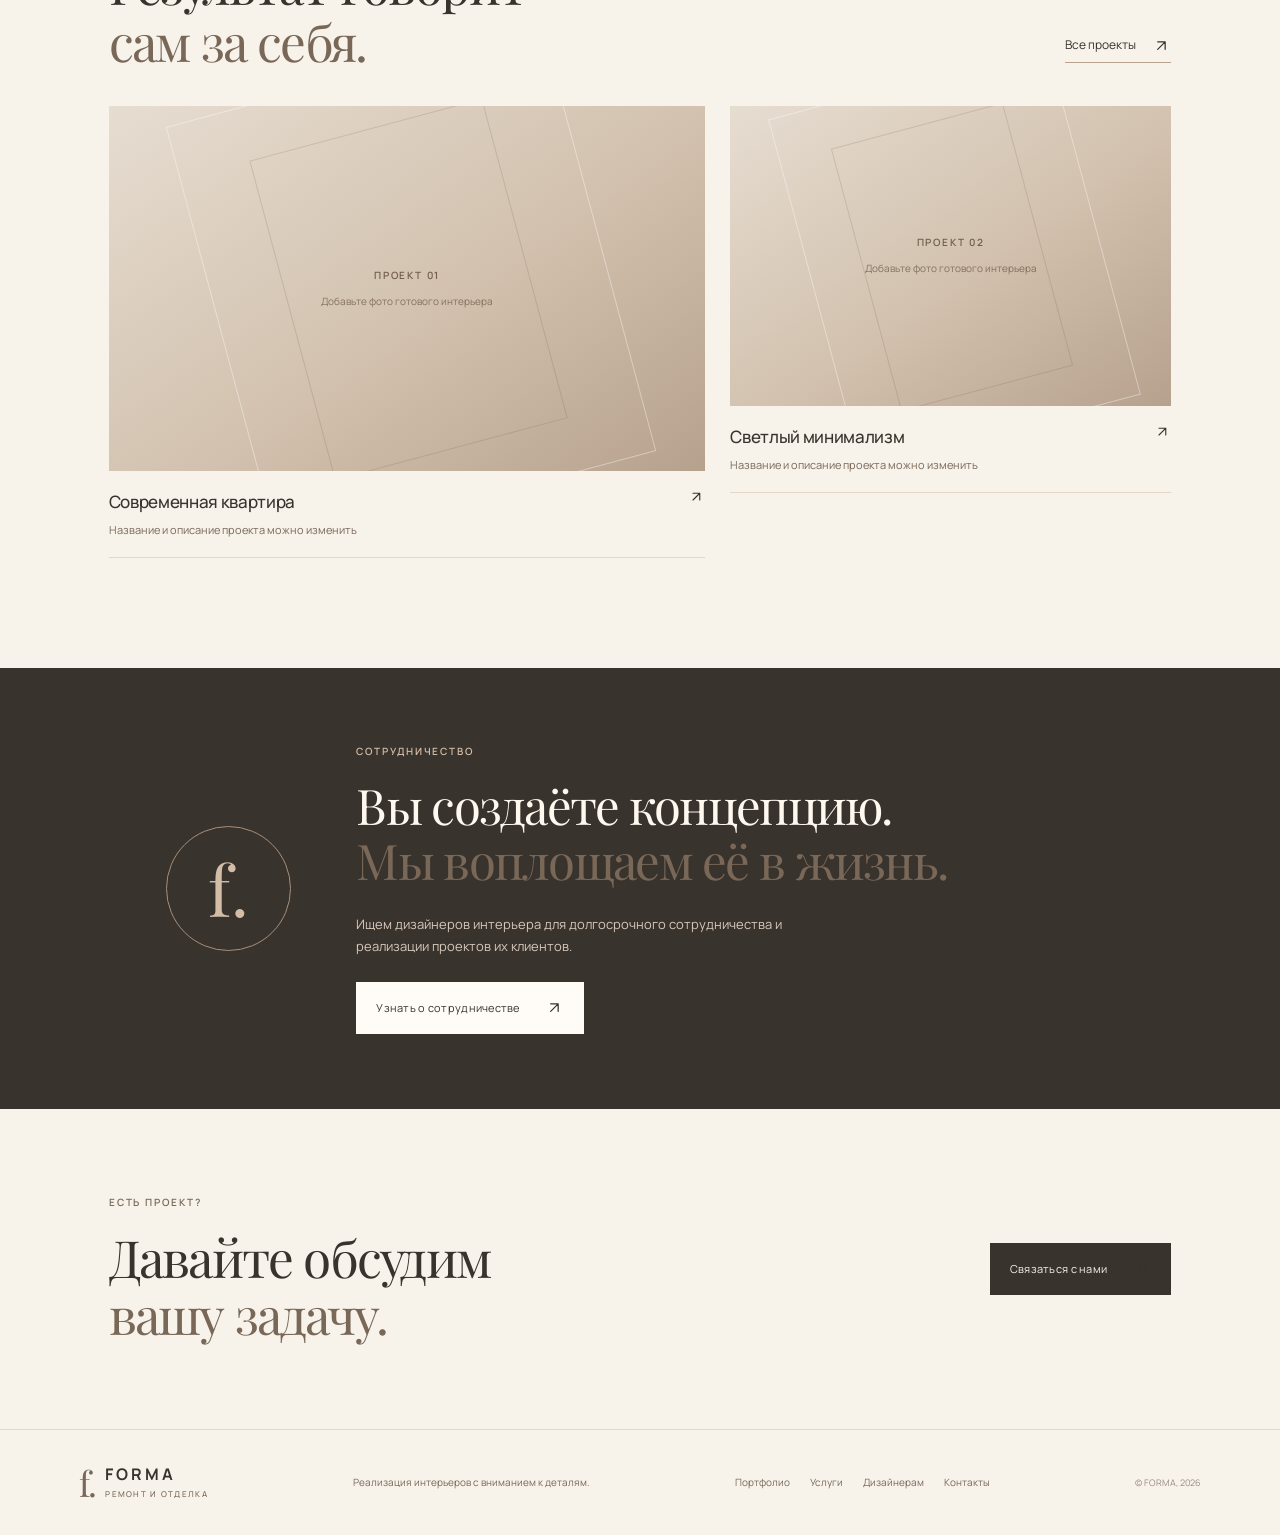
==== commit 48d3c488: "Update index.html" ====
--- a/index.html
+++ b/index.html
@@ -6,7 +6,7 @@
 <symbol id="icon-menu" viewBox="0 0 24 24"><path d="M4 7h16M4 12h16M4 17h16"/></symbol>
 <symbol id="icon-arrow" viewBox="0 0 24 24"><path d="M5 12h13M12 5l7 7-7 7"/></symbol>
 <symbol id="icon-external" viewBox="0 0 24 24"><path d="M8 16 17 7M8 7h9v9"/></symbol></svg><header class="site-header"><a class="logo" href="index.html"><span class="logo-mark">f.</span><span>FORMA<small>РЕМОНТ И ОТДЕЛКА</small></span></a><button class="menu-toggle" aria-label="Открыть меню" aria-expanded="false"><svg class="icon-svg" aria-hidden="true"><use href="#icon-menu"></use></svg></button><nav class="nav"><a class="active" href="index.html">Главная</a><a href="portfolio.html">Портфолио</a><a href="services.html">Услуги</a><a href="designers.html">Дизайнерам</a><a class="nav-contact" href="contacts.html">Связаться <span class="icon-inline" aria-hidden="true"><svg class="icon-svg"><use href="#icon-external"></use></svg></span></a></nav></header>
-<main><section class="hero"><div class="hero-copy"><p class="eyebrow"><span></span> РЕАЛИЗАЦИЯ ИНТЕРЬЕРОВ</p><h1>Ваш проект.<br><span>Наша реализация.</span></h1><p class="hero-text">Ремонт и отделка квартир с вниманием к деталям, проектным решениям и качеству исполнения. Работаем с частными заказчиками и открыты к сотрудничеству с дизайнерами интерьера.</p><div class="hero-actions"><a class="button button-dark" href="designers.html">Дизайнерам о сотрудничестве <span class="icon-inline" aria-hidden="true"><svg class="icon-svg"><use href="#icon-external"></use></svg></span></a><a class="text-link" href="contacts.html">Обсудить проект <span class="icon-inline" aria-hidden="true"><svg class="icon-svg"><use href="#icon-arrow"></use></svg></span></a></div><div class="hero-note"><span class="note-line"></span><span>От первых технических вопросов<br>до финальных деталей</span></div></div><div class="hero-visual"><div class="visual-image image-placeholder"><span class="placeholder-icon"><svg class="icon-svg" aria-hidden="true"><use href="#icon-detail"></use></svg></span><span>МЕСТО ДЛЯ ФОТО ИНТЕРЬЕРА</span><small>Замените этот блок своим изображением</small></div><div class="visual-caption"><span>01 / 04</span><span>Пространства, в которых хочется жить</span></div><div class="circle-stamp">ПРОЕКТ<br>В РЕАЛИЗАЦИИ <b><svg class="icon-svg" aria-hidden="true"><use href="#icon-detail"></use></svg></b></div></div></section>
+<main><section class="hero"><div class="hero-copy"><p class="eyebrow"><span></span> РЕАЛИЗАЦИЯ ИНТЕРЬЕРОВ</p><h1>Ваш проект.<br><span>Наша реализация.</span></h1><p class="hero-text">Ремонт и отделка квартир с вниманием к деталям, проектным решениям и качеству исполнения. Работаем с частными заказчиками и открыты к сотрудничеству с дизайнерами интерьера.</p><div class="hero-actions"><a class="button button-dark" href="designers.html">Дизайнерам о сотрудничестве <span class="icon-inline" aria-hidden="true"><svg class="icon-svg"><use href="#icon-external"></use></svg></span></a><a class="text-link" href="contacts.html">Обсудить проект <span class="icon-inline" aria-hidden="true"><svg class="icon-svg"><use href="#icon-arrow"></use></svg></span></a></div><div class="hero-note"><span class="note-line"></span><span>От первых технических вопросов<br>до финальных деталей</span></div></div><div class="hero-visual"><div class="visual-image" style="background-image: url('images/project-3/05.jpg'); background-size: cover; background-position: center;"><span class="placeholder-icon"><svg class="icon-svg" aria-hidden="true"><use href="#icon-detail"></use></svg></span><span style="display:none">МЕСТО ДЛЯ ФОТО ИНТЕРЬЕРА</span><small style="display:none">Замените этот блок своим изображением</small></div><div class="visual-caption"><span>01 / 04</span><span>Пространства, в которых хочется жить</span></div><div class="circle-stamp">ПРОЕКТ<br>В РЕАЛИЗАЦИИ <b><svg class="icon-svg" aria-hidden="true"><use href="#icon-detail"></use></svg></b></div></div></section>
 <section class="intro section-wrap"><div class="section-kicker">01 / О КОМПАНИИ</div><div class="intro-content"><h2>Доводим идеи<br>до <span>реального пространства.</span></h2><div><p>Мы — команда специалистов по ремонту и отделке квартир. Берём на себя практическую реализацию интерьера: от подготовки основания и инженерных работ до чистовой отделки.</p><p>Нам важно, чтобы решения, заложенные в дизайн-проекте, были грамотно воплощены на объекте, а рабочие вопросы решались спокойно и профессионально.</p><a class="underlined-link" href="services.html">Посмотреть услуги <span class="icon-inline" aria-hidden="true"><svg class="icon-svg"><use href="#icon-external"></use></svg></span></a></div></div></section>
 <section class="feature-band"><div><span class="feature-symbol"><svg class="icon-svg" aria-hidden="true"><use href="#icon-tools"></use></svg></span><p>Собственная<br>бригада</p></div><div><span class="feature-symbol"><svg class="icon-svg" aria-hidden="true"><use href="#icon-house"></use></svg></span><p>Работа по<br>дизайн-проекту</p></div><div><span class="feature-symbol"><svg class="icon-svg" aria-hidden="true"><use href="#icon-external"></use></svg></span><p>Связь с дизайнером<br>на объекте</p></div><div><span class="feature-symbol"><svg class="icon-svg" aria-hidden="true"><use href="#icon-detail"></use></svg></span><p>Внимание к деталям<br>и результату</p></div></section>
 <section class="preview-section section-wrap"><div class="section-heading"><div><div class="section-kicker">02 / ПОРТФОЛИО</div><h2>Результат говорит<br><span>сам за себя.</span></h2></div><a class="underlined-link" href="portfolio.html">Все проекты <span class="icon-inline" aria-hidden="true"><svg class="icon-svg"><use href="#icon-external"></use></svg></span></a></div><div class="project-grid"><a class="project-card project-large" href="portfolio.html"><div class="project-image image-placeholder"><span>ПРОЕКТ 01</span><small>Добавьте фото готового интерьера</small></div><div class="project-meta"><div><h3>Современная квартира</h3><p>Название и описание проекта можно изменить</p></div><span class="icon-inline" aria-hidden="true"><svg class="icon-svg"><use href="#icon-external"></use></svg></span></div></a><a class="project-card" href="portfolio.html"><div class="project-image image-placeholder"><span>ПРОЕКТ 02</span><small>Добавьте фото готового интерьера</small></div><div class="project-meta"><div><h3>Светлый минимализм</h3><p>Название и описание проекта можно изменить</p></div><span class="icon-inline" aria-hidden="true"><svg class="icon-svg"><use href="#icon-external"></use></svg></span></div></a></div></section>
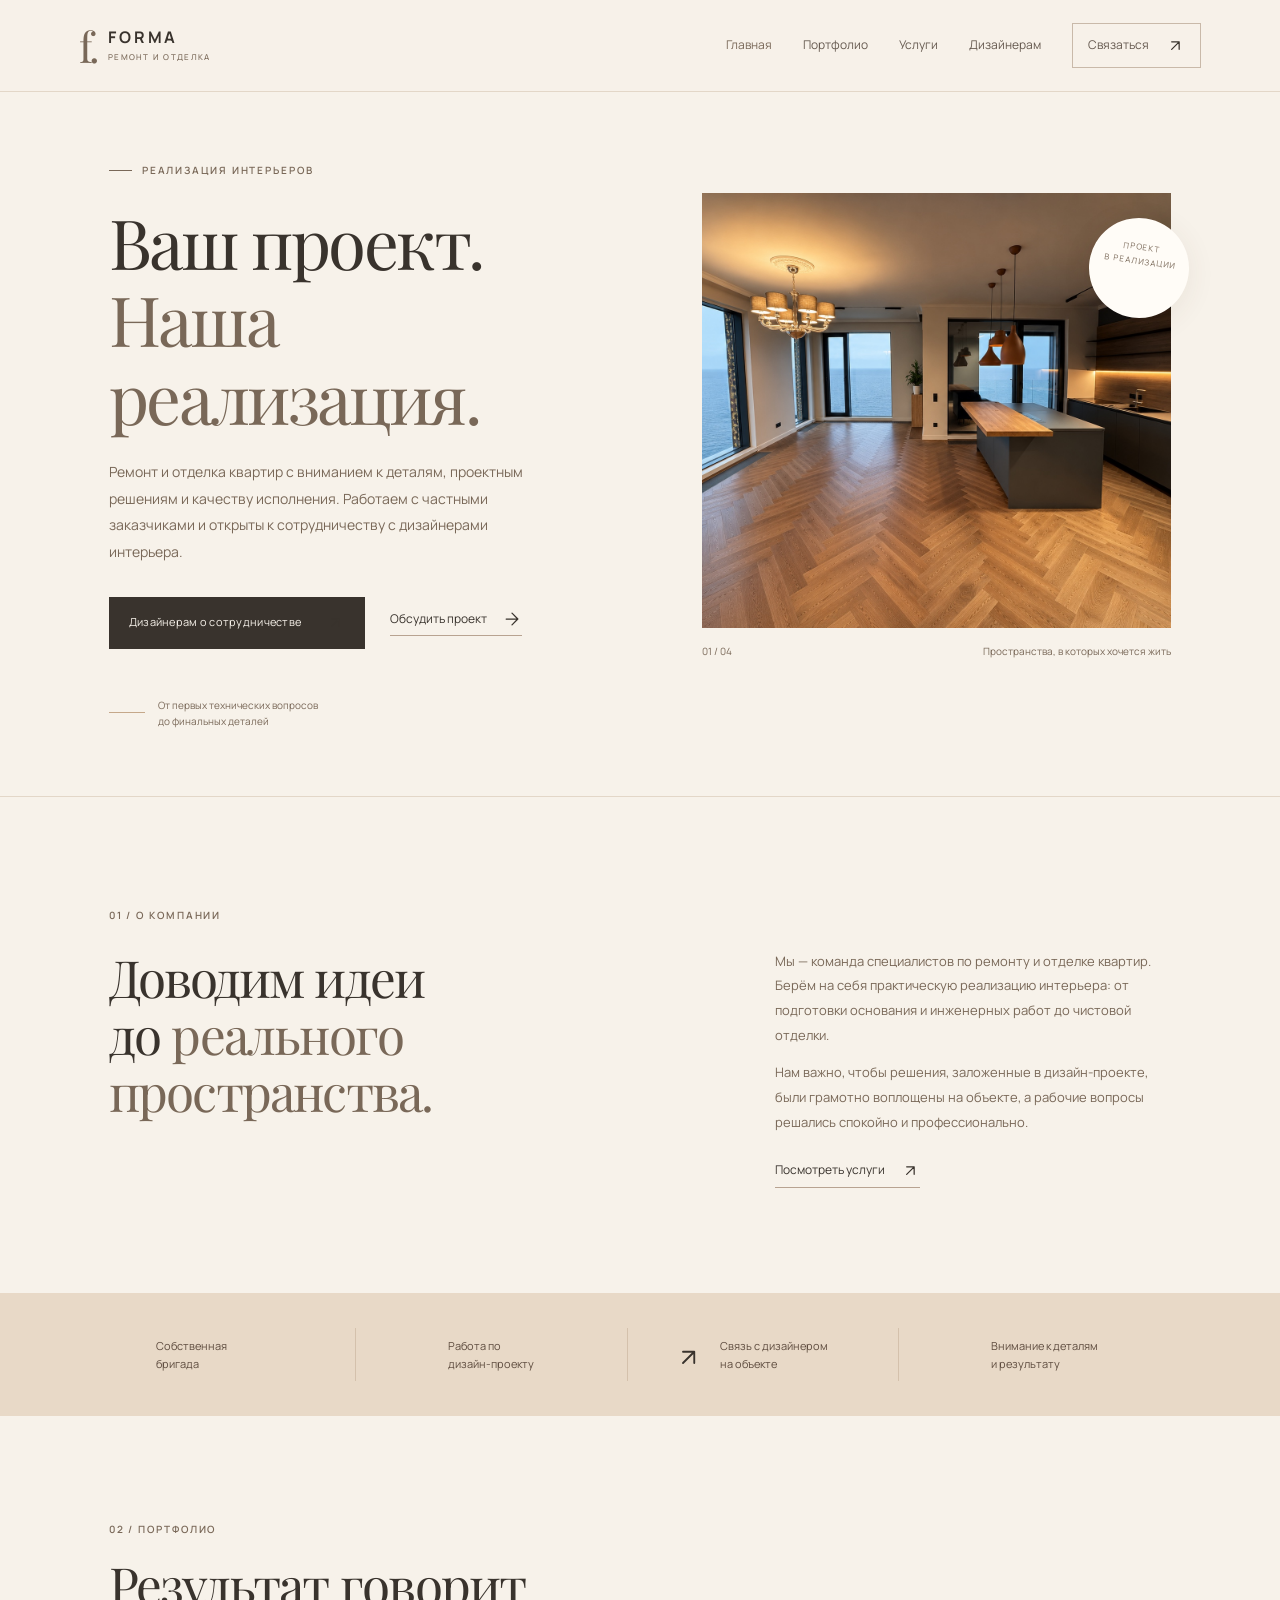
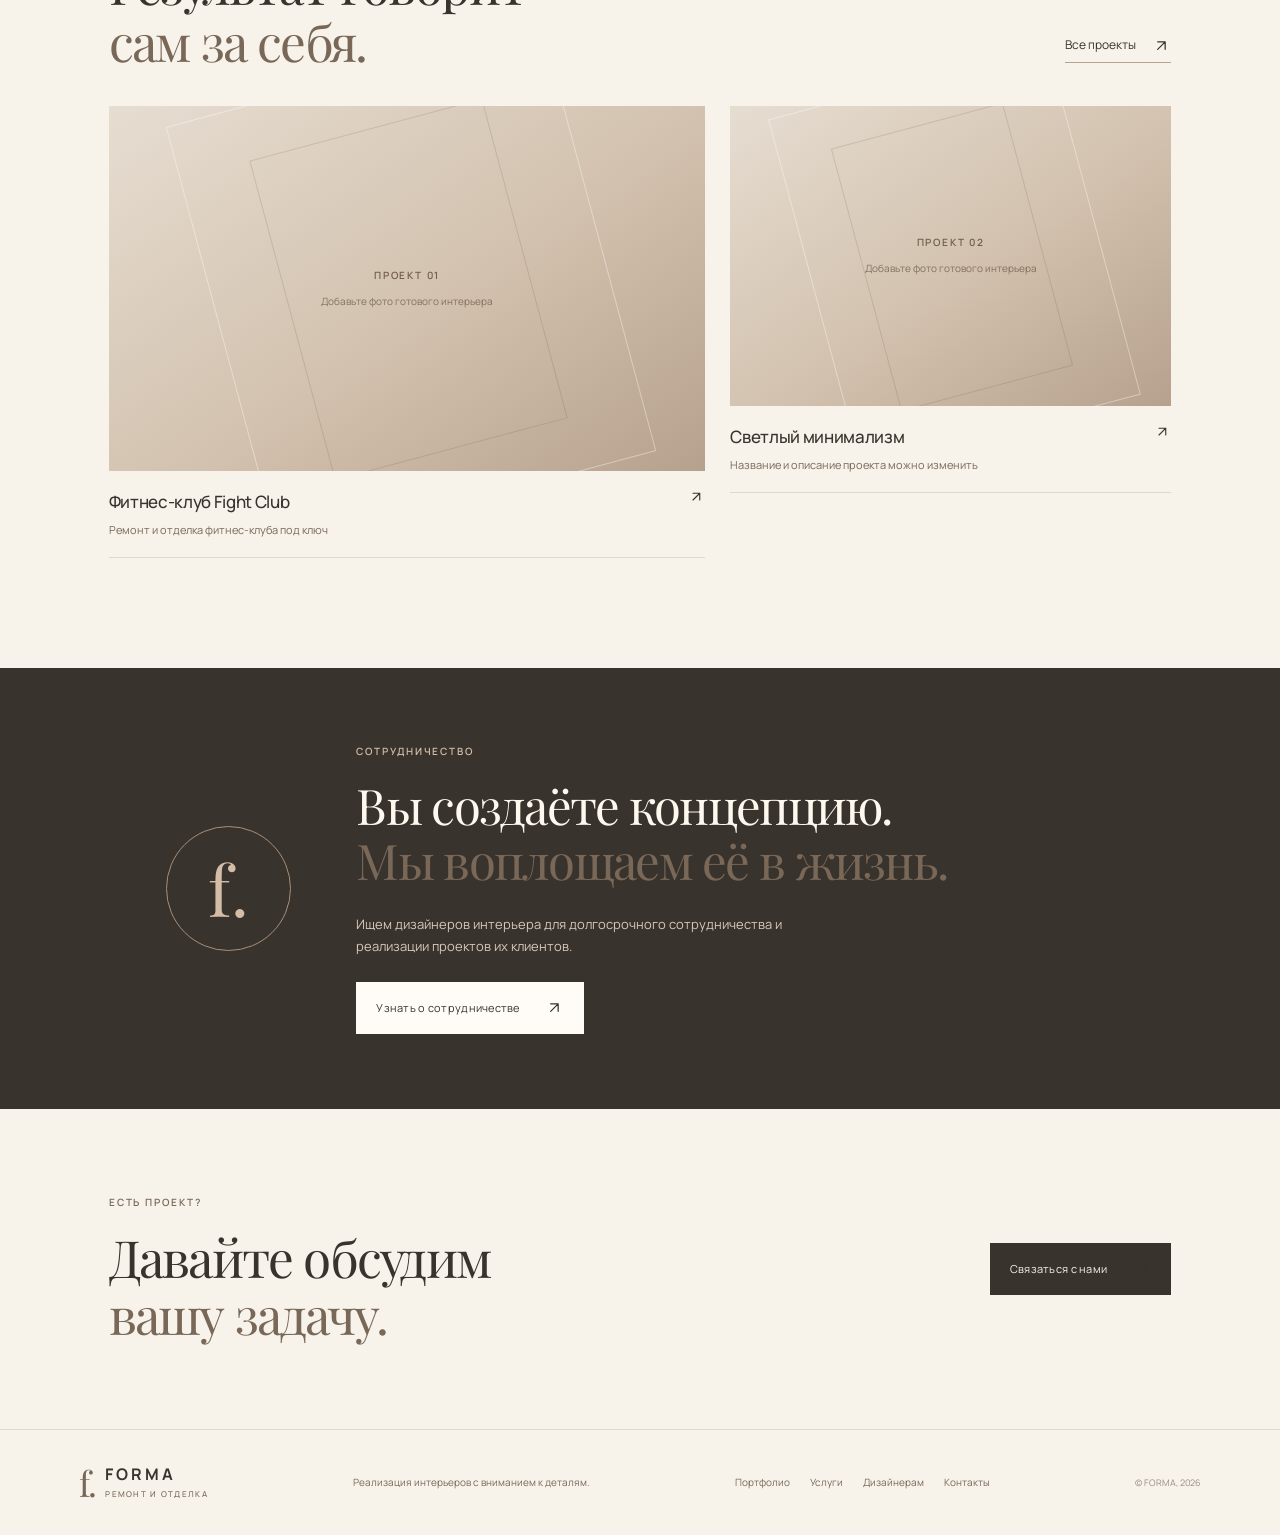
==== commit 84eb4586: "Update index.html" ====
--- a/index.html
+++ b/index.html
@@ -9,7 +9,7 @@
 <main><section class="hero"><div class="hero-copy"><p class="eyebrow"><span></span> РЕАЛИЗАЦИЯ ИНТЕРЬЕРОВ</p><h1>Ваш проект.<br><span>Наша реализация.</span></h1><p class="hero-text">Ремонт и отделка квартир с вниманием к деталям, проектным решениям и качеству исполнения. Работаем с частными заказчиками и открыты к сотрудничеству с дизайнерами интерьера.</p><div class="hero-actions"><a class="button button-dark" href="designers.html">Дизайнерам о сотрудничестве <span class="icon-inline" aria-hidden="true"><svg class="icon-svg"><use href="#icon-external"></use></svg></span></a><a class="text-link" href="contacts.html">Обсудить проект <span class="icon-inline" aria-hidden="true"><svg class="icon-svg"><use href="#icon-arrow"></use></svg></span></a></div><div class="hero-note"><span class="note-line"></span><span>От первых технических вопросов<br>до финальных деталей</span></div></div><div class="hero-visual"><div class="visual-image" style="background-image: url('images/project-3/05.jpg'); background-size: cover; background-position: center;"><span class="placeholder-icon"><svg class="icon-svg" aria-hidden="true"><use href="#icon-detail"></use></svg></span><span style="display:none">МЕСТО ДЛЯ ФОТО ИНТЕРЬЕРА</span><small style="display:none">Замените этот блок своим изображением</small></div><div class="visual-caption"><span>01 / 04</span><span>Пространства, в которых хочется жить</span></div><div class="circle-stamp">ПРОЕКТ<br>В РЕАЛИЗАЦИИ <b><svg class="icon-svg" aria-hidden="true"><use href="#icon-detail"></use></svg></b></div></div></section>
 <section class="intro section-wrap"><div class="section-kicker">01 / О КОМПАНИИ</div><div class="intro-content"><h2>Доводим идеи<br>до <span>реального пространства.</span></h2><div><p>Мы — команда специалистов по ремонту и отделке квартир. Берём на себя практическую реализацию интерьера: от подготовки основания и инженерных работ до чистовой отделки.</p><p>Нам важно, чтобы решения, заложенные в дизайн-проекте, были грамотно воплощены на объекте, а рабочие вопросы решались спокойно и профессионально.</p><a class="underlined-link" href="services.html">Посмотреть услуги <span class="icon-inline" aria-hidden="true"><svg class="icon-svg"><use href="#icon-external"></use></svg></span></a></div></div></section>
 <section class="feature-band"><div><span class="feature-symbol"><svg class="icon-svg" aria-hidden="true"><use href="#icon-tools"></use></svg></span><p>Собственная<br>бригада</p></div><div><span class="feature-symbol"><svg class="icon-svg" aria-hidden="true"><use href="#icon-house"></use></svg></span><p>Работа по<br>дизайн-проекту</p></div><div><span class="feature-symbol"><svg class="icon-svg" aria-hidden="true"><use href="#icon-external"></use></svg></span><p>Связь с дизайнером<br>на объекте</p></div><div><span class="feature-symbol"><svg class="icon-svg" aria-hidden="true"><use href="#icon-detail"></use></svg></span><p>Внимание к деталям<br>и результату</p></div></section>
-<section class="preview-section section-wrap"><div class="section-heading"><div><div class="section-kicker">02 / ПОРТФОЛИО</div><h2>Результат говорит<br><span>сам за себя.</span></h2></div><a class="underlined-link" href="portfolio.html">Все проекты <span class="icon-inline" aria-hidden="true"><svg class="icon-svg"><use href="#icon-external"></use></svg></span></a></div><div class="project-grid"><a class="project-card project-large" href="portfolio.html"><div class="project-image image-placeholder"><span>ПРОЕКТ 01</span><small>Добавьте фото готового интерьера</small></div><div class="project-meta"><div><h3>Современная квартира</h3><p>Название и описание проекта можно изменить</p></div><span class="icon-inline" aria-hidden="true"><svg class="icon-svg"><use href="#icon-external"></use></svg></span></div></a><a class="project-card" href="portfolio.html"><div class="project-image image-placeholder"><span>ПРОЕКТ 02</span><small>Добавьте фото готового интерьера</small></div><div class="project-meta"><div><h3>Светлый минимализм</h3><p>Название и описание проекта можно изменить</p></div><span class="icon-inline" aria-hidden="true"><svg class="icon-svg"><use href="#icon-external"></use></svg></span></div></a></div></section>
+<section class="preview-section section-wrap"><div class="section-heading"><div><div class="section-kicker">02 / ПОРТФОЛИО</div><h2>Результат говорит<br><span>сам за себя.</span></h2></div><a class="underlined-link" href="portfolio.html">Все проекты <span class="icon-inline" aria-hidden="true"><svg class="icon-svg"><use href="#icon-external"></use></svg></span></a></div><div class="project-grid"><a class="project-card project-large" href="portfolio.html"><div class="project-image image-placeholder"><span>ПРОЕКТ 01</span><small>Добавьте фото готового интерьера</small></div><div class="project-meta"><div><h3>Фитнес-клуб Fight Club</h3><p>Ремонт и отделка фитнес-клуба под ключ</p></div><span class="icon-inline" aria-hidden="true"><svg class="icon-svg"><use href="#icon-external"></use></svg></span></div></a><a class="project-card" href="portfolio.html"><div class="project-image image-placeholder"><span>ПРОЕКТ 02</span><small>Добавьте фото готового интерьера</small></div><div class="project-meta"><div><h3>Светлый минимализм</h3><p>Название и описание проекта можно изменить</p></div><span class="icon-inline" aria-hidden="true"><svg class="icon-svg"><use href="#icon-external"></use></svg></span></div></a></div></section>
 <section class="designer-cta"><div class="cta-orbit">f.</div><div><div class="section-kicker">СОТРУДНИЧЕСТВО</div><h2>Вы создаёте концепцию.<br><span>Мы воплощаем её в жизнь.</span></h2><p>Ищем дизайнеров интерьера для долгосрочного сотрудничества и реализации проектов их клиентов.</p><a class="button button-light" href="designers.html">Узнать о сотрудничестве <span class="icon-inline" aria-hidden="true"><svg class="icon-svg"><use href="#icon-external"></use></svg></span></a></div></section>
 <section class="contact-strip section-wrap"><div><div class="section-kicker">ЕСТЬ ПРОЕКТ?</div><h2>Давайте обсудим<br><span>вашу задачу.</span></h2></div><a class="button button-dark" href="contacts.html">Связаться с нами <span class="icon-inline" aria-hidden="true"><svg class="icon-svg"><use href="#icon-external"></use></svg></span></a></section></main>
 <footer class="site-footer"><a class="logo logo-footer" href="index.html"><span class="logo-mark">f.</span><span>FORMA<small>РЕМОНТ И ОТДЕЛКА</small></span></a><p>Реализация интерьеров с вниманием к деталям.</p><div class="footer-links"><a href="portfolio.html">Портфолио</a><a href="services.html">Услуги</a><a href="designers.html">Дизайнерам</a><a href="contacts.html">Контакты</a></div><span class="copyright">© FORMA, 2026</span></footer><script src="script.js"></script></body></html>
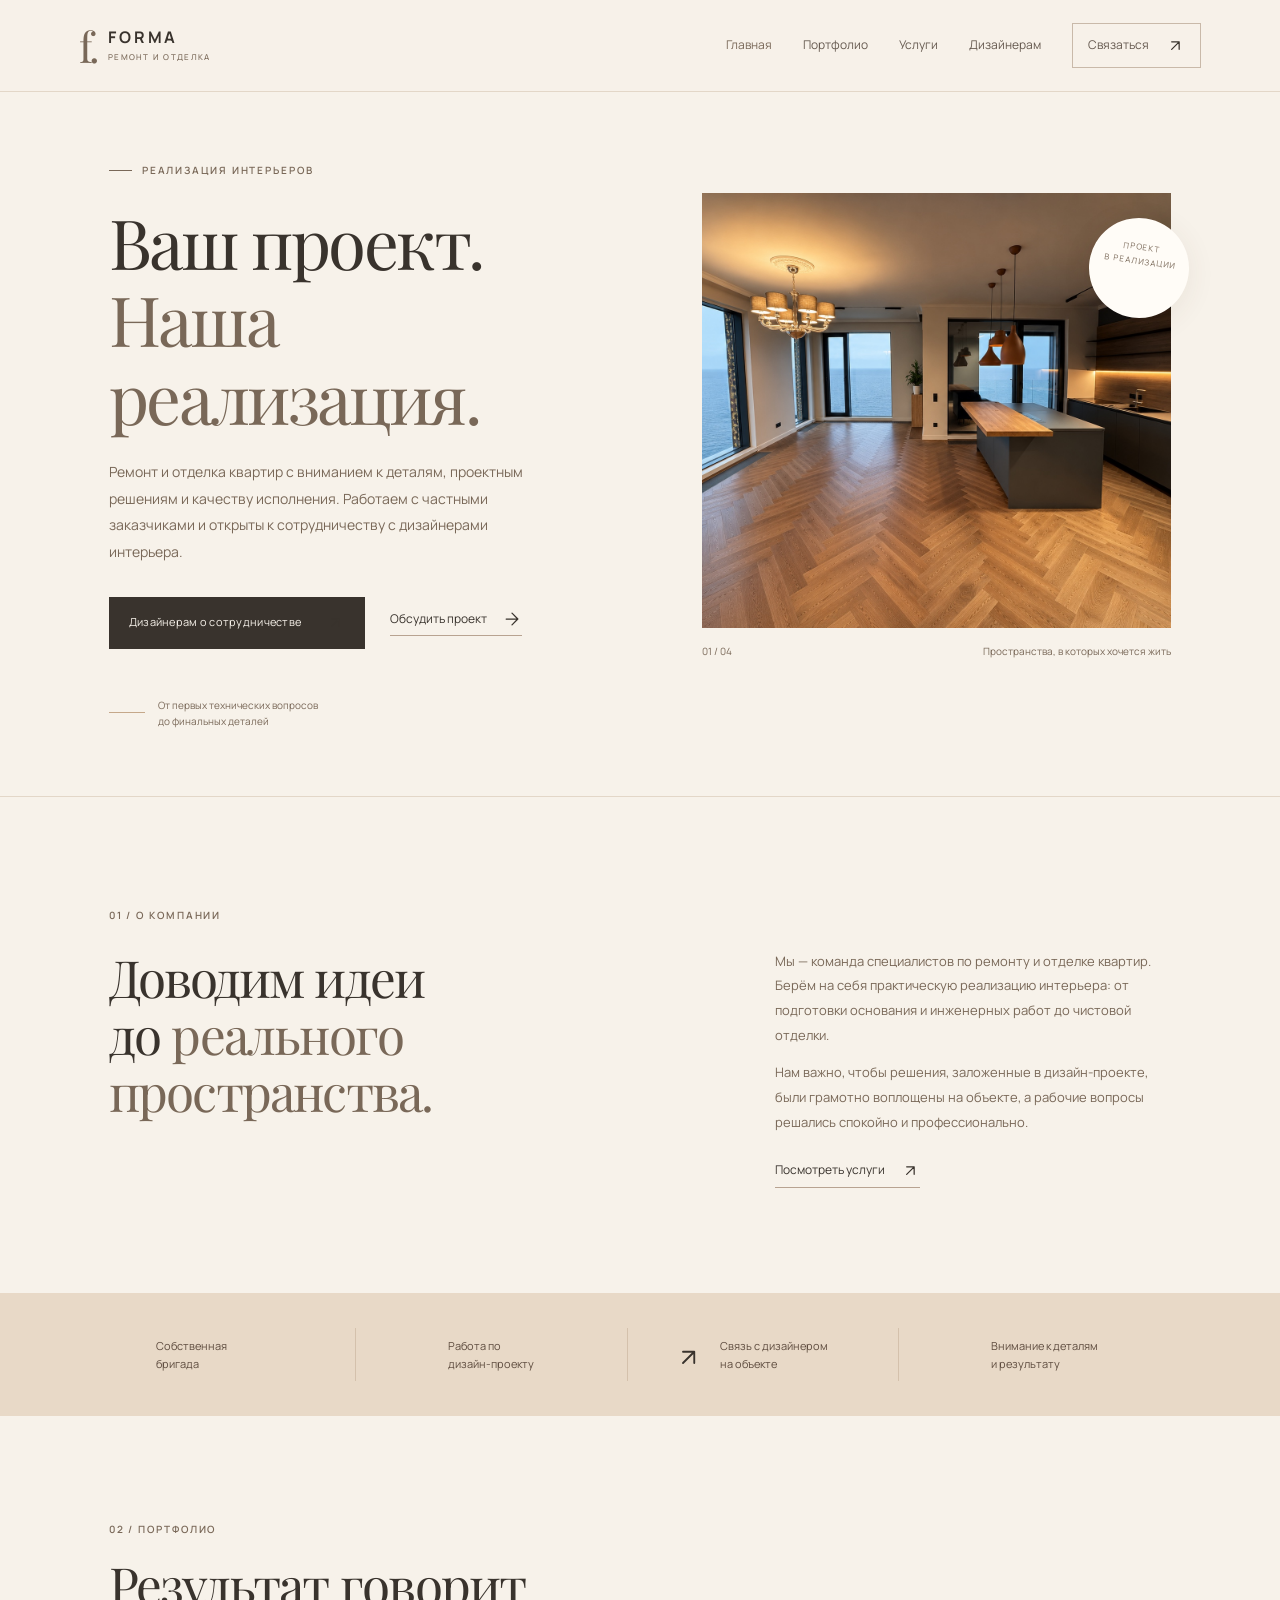
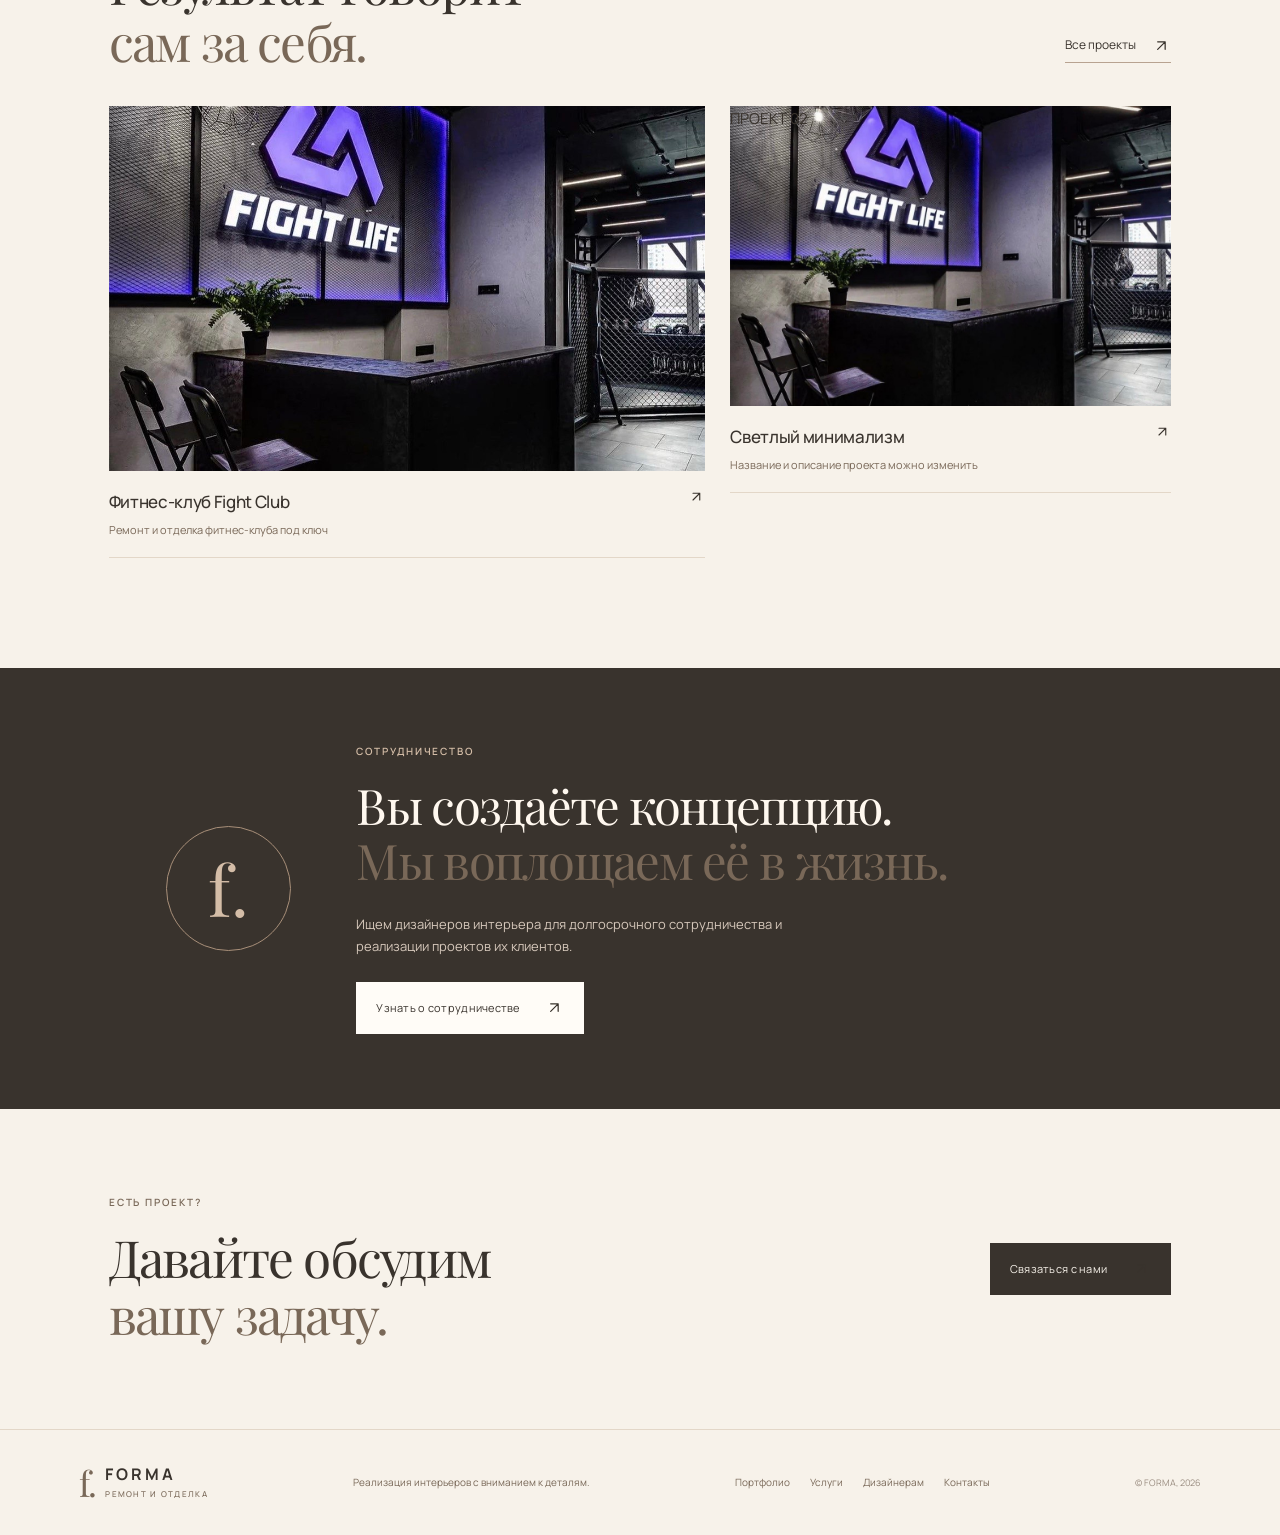
==== commit c319dd4a: "Update index.html" ====
--- a/index.html
+++ b/index.html
@@ -9,7 +9,7 @@
 <main><section class="hero"><div class="hero-copy"><p class="eyebrow"><span></span> РЕАЛИЗАЦИЯ ИНТЕРЬЕРОВ</p><h1>Ваш проект.<br><span>Наша реализация.</span></h1><p class="hero-text">Ремонт и отделка квартир с вниманием к деталям, проектным решениям и качеству исполнения. Работаем с частными заказчиками и открыты к сотрудничеству с дизайнерами интерьера.</p><div class="hero-actions"><a class="button button-dark" href="designers.html">Дизайнерам о сотрудничестве <span class="icon-inline" aria-hidden="true"><svg class="icon-svg"><use href="#icon-external"></use></svg></span></a><a class="text-link" href="contacts.html">Обсудить проект <span class="icon-inline" aria-hidden="true"><svg class="icon-svg"><use href="#icon-arrow"></use></svg></span></a></div><div class="hero-note"><span class="note-line"></span><span>От первых технических вопросов<br>до финальных деталей</span></div></div><div class="hero-visual"><div class="visual-image" style="background-image: url('images/project-3/05.jpg'); background-size: cover; background-position: center;"><span class="placeholder-icon"><svg class="icon-svg" aria-hidden="true"><use href="#icon-detail"></use></svg></span><span style="display:none">МЕСТО ДЛЯ ФОТО ИНТЕРЬЕРА</span><small style="display:none">Замените этот блок своим изображением</small></div><div class="visual-caption"><span>01 / 04</span><span>Пространства, в которых хочется жить</span></div><div class="circle-stamp">ПРОЕКТ<br>В РЕАЛИЗАЦИИ <b><svg class="icon-svg" aria-hidden="true"><use href="#icon-detail"></use></svg></b></div></div></section>
 <section class="intro section-wrap"><div class="section-kicker">01 / О КОМПАНИИ</div><div class="intro-content"><h2>Доводим идеи<br>до <span>реального пространства.</span></h2><div><p>Мы — команда специалистов по ремонту и отделке квартир. Берём на себя практическую реализацию интерьера: от подготовки основания и инженерных работ до чистовой отделки.</p><p>Нам важно, чтобы решения, заложенные в дизайн-проекте, были грамотно воплощены на объекте, а рабочие вопросы решались спокойно и профессионально.</p><a class="underlined-link" href="services.html">Посмотреть услуги <span class="icon-inline" aria-hidden="true"><svg class="icon-svg"><use href="#icon-external"></use></svg></span></a></div></div></section>
 <section class="feature-band"><div><span class="feature-symbol"><svg class="icon-svg" aria-hidden="true"><use href="#icon-tools"></use></svg></span><p>Собственная<br>бригада</p></div><div><span class="feature-symbol"><svg class="icon-svg" aria-hidden="true"><use href="#icon-house"></use></svg></span><p>Работа по<br>дизайн-проекту</p></div><div><span class="feature-symbol"><svg class="icon-svg" aria-hidden="true"><use href="#icon-external"></use></svg></span><p>Связь с дизайнером<br>на объекте</p></div><div><span class="feature-symbol"><svg class="icon-svg" aria-hidden="true"><use href="#icon-detail"></use></svg></span><p>Внимание к деталям<br>и результату</p></div></section>
-<section class="preview-section section-wrap"><div class="section-heading"><div><div class="section-kicker">02 / ПОРТФОЛИО</div><h2>Результат говорит<br><span>сам за себя.</span></h2></div><a class="underlined-link" href="portfolio.html">Все проекты <span class="icon-inline" aria-hidden="true"><svg class="icon-svg"><use href="#icon-external"></use></svg></span></a></div><div class="project-grid"><a class="project-card project-large" href="portfolio.html"><div class="project-image image-placeholder"><span>ПРОЕКТ 01</span><small>Добавьте фото готового интерьера</small></div><div class="project-meta"><div><h3>Фитнес-клуб Fight Club</h3><p>Ремонт и отделка фитнес-клуба под ключ</p></div><span class="icon-inline" aria-hidden="true"><svg class="icon-svg"><use href="#icon-external"></use></svg></span></div></a><a class="project-card" href="portfolio.html"><div class="project-image image-placeholder"><span>ПРОЕКТ 02</span><small>Добавьте фото готового интерьера</small></div><div class="project-meta"><div><h3>Светлый минимализм</h3><p>Название и описание проекта можно изменить</p></div><span class="icon-inline" aria-hidden="true"><svg class="icon-svg"><use href="#icon-external"></use></svg></span></div></a></div></section>
+<section class="preview-section section-wrap"><div class="section-heading"><div><div class="section-kicker">02 / ПОРТФОЛИО</div><h2>Результат говорит<br><span>сам за себя.</span></h2></div><a class="underlined-link" href="portfolio.html">Все проекты <span class="icon-inline" aria-hidden="true"><svg class="icon-svg"><use href="#icon-external"></use></svg></span></a></div><div class="project-grid"><a class="project-card project-large" href="portfolio.html"><div class="project-image" style="background-image: url('images/project-1/02.jpg'); background-size: cover; background-position: center;"><span style="display:none">ПРОЕКТ 01</span><small style="display:none">Добавьте фото готового интерьера</small></div><div class="project-meta"><div><h3>Фитнес-клуб Fight Club</h3><p>Ремонт и отделка фитнес-клуба под ключ</p></div><span class="icon-inline" aria-hidden="true"><svg class="icon-svg"><use href="#icon-external"></use></svg></span></div></a><a class="project-card" href="portfolio.html"><div class="project-image" style="background-image: url('images/project-1/02.jpg'); background-size: cover; background-position: center;"><span>ПРОЕКТ 02</span><small style="display:none">Добавьте фото готового интерьера</small></div><div class="project-meta"><div><h3>Светлый минимализм</h3><p>Название и описание проекта можно изменить</p></div><span class="icon-inline" aria-hidden="true"><svg class="icon-svg"><use href="#icon-external"></use></svg></span></div></a></div></section>
 <section class="designer-cta"><div class="cta-orbit">f.</div><div><div class="section-kicker">СОТРУДНИЧЕСТВО</div><h2>Вы создаёте концепцию.<br><span>Мы воплощаем её в жизнь.</span></h2><p>Ищем дизайнеров интерьера для долгосрочного сотрудничества и реализации проектов их клиентов.</p><a class="button button-light" href="designers.html">Узнать о сотрудничестве <span class="icon-inline" aria-hidden="true"><svg class="icon-svg"><use href="#icon-external"></use></svg></span></a></div></section>
 <section class="contact-strip section-wrap"><div><div class="section-kicker">ЕСТЬ ПРОЕКТ?</div><h2>Давайте обсудим<br><span>вашу задачу.</span></h2></div><a class="button button-dark" href="contacts.html">Связаться с нами <span class="icon-inline" aria-hidden="true"><svg class="icon-svg"><use href="#icon-external"></use></svg></span></a></section></main>
 <footer class="site-footer"><a class="logo logo-footer" href="index.html"><span class="logo-mark">f.</span><span>FORMA<small>РЕМОНТ И ОТДЕЛКА</small></span></a><p>Реализация интерьеров с вниманием к деталям.</p><div class="footer-links"><a href="portfolio.html">Портфолио</a><a href="services.html">Услуги</a><a href="designers.html">Дизайнерам</a><a href="contacts.html">Контакты</a></div><span class="copyright">© FORMA, 2026</span></footer><script src="script.js"></script></body></html>
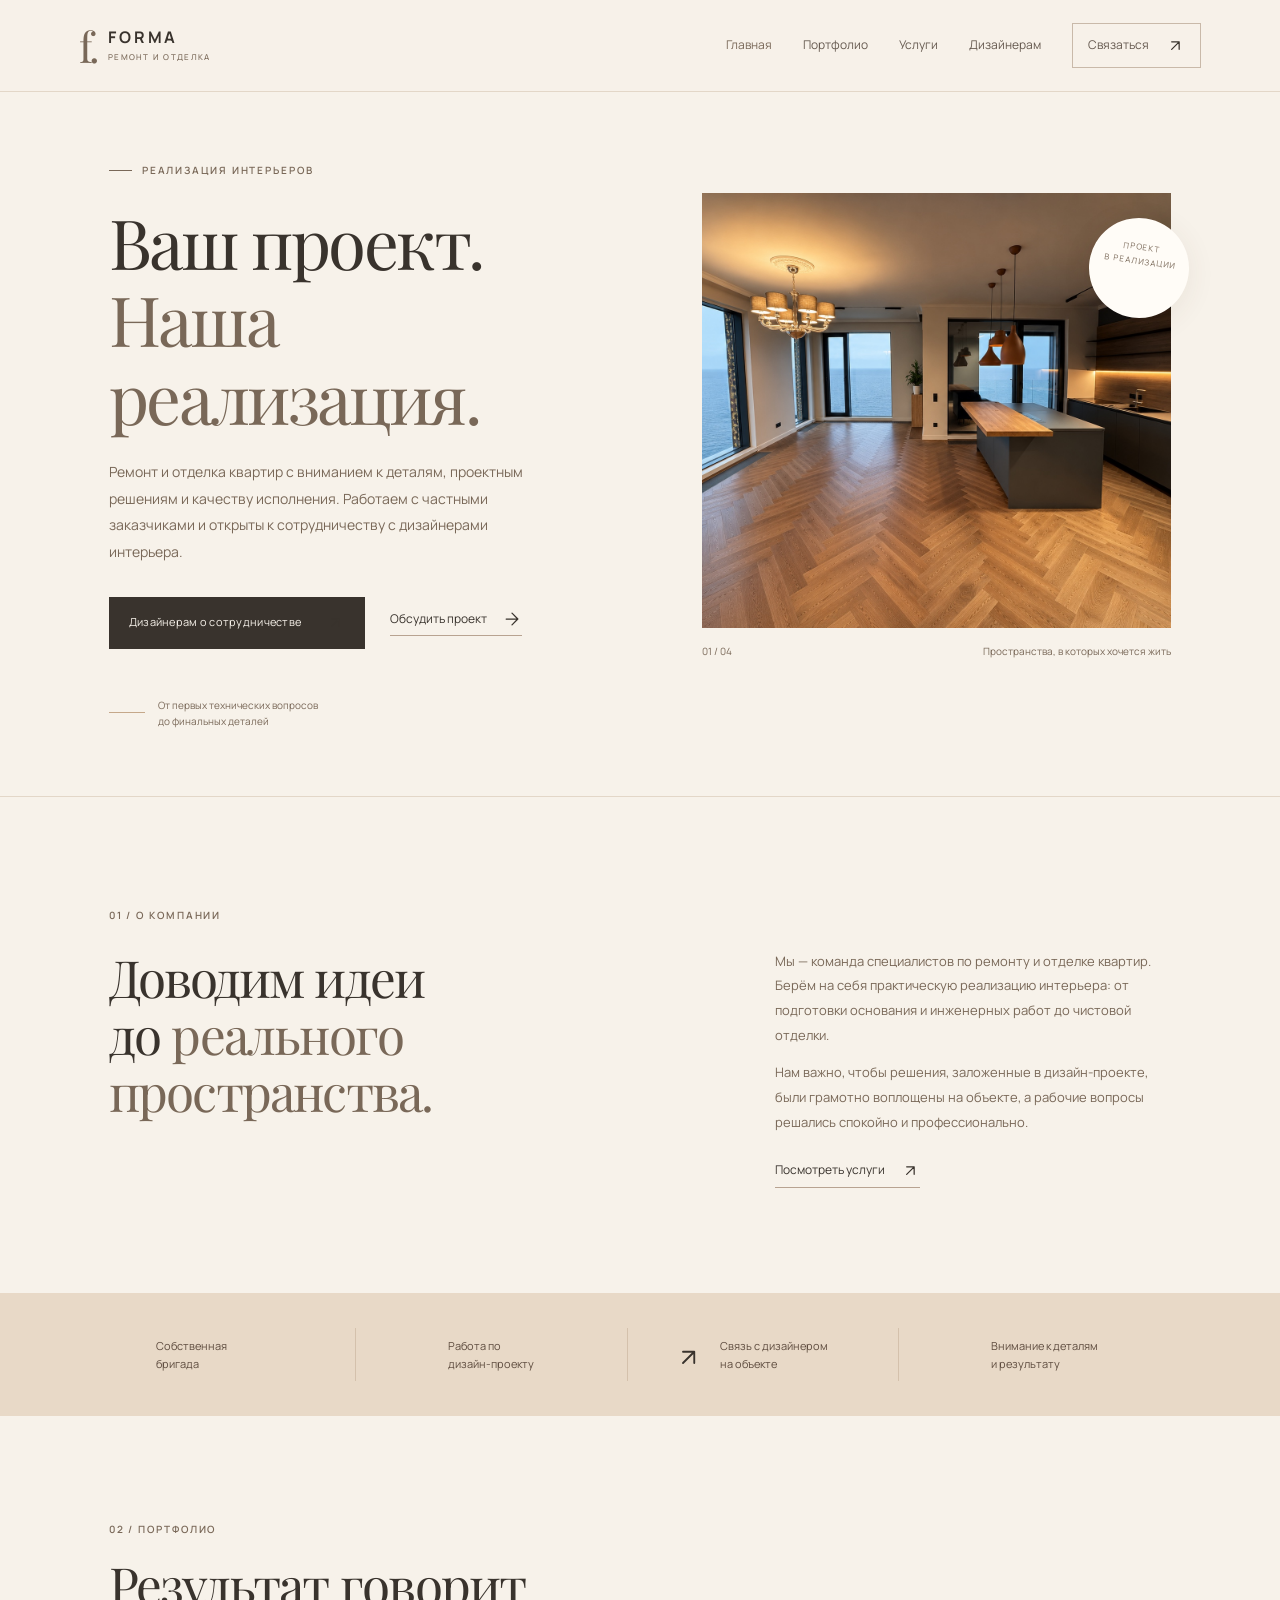
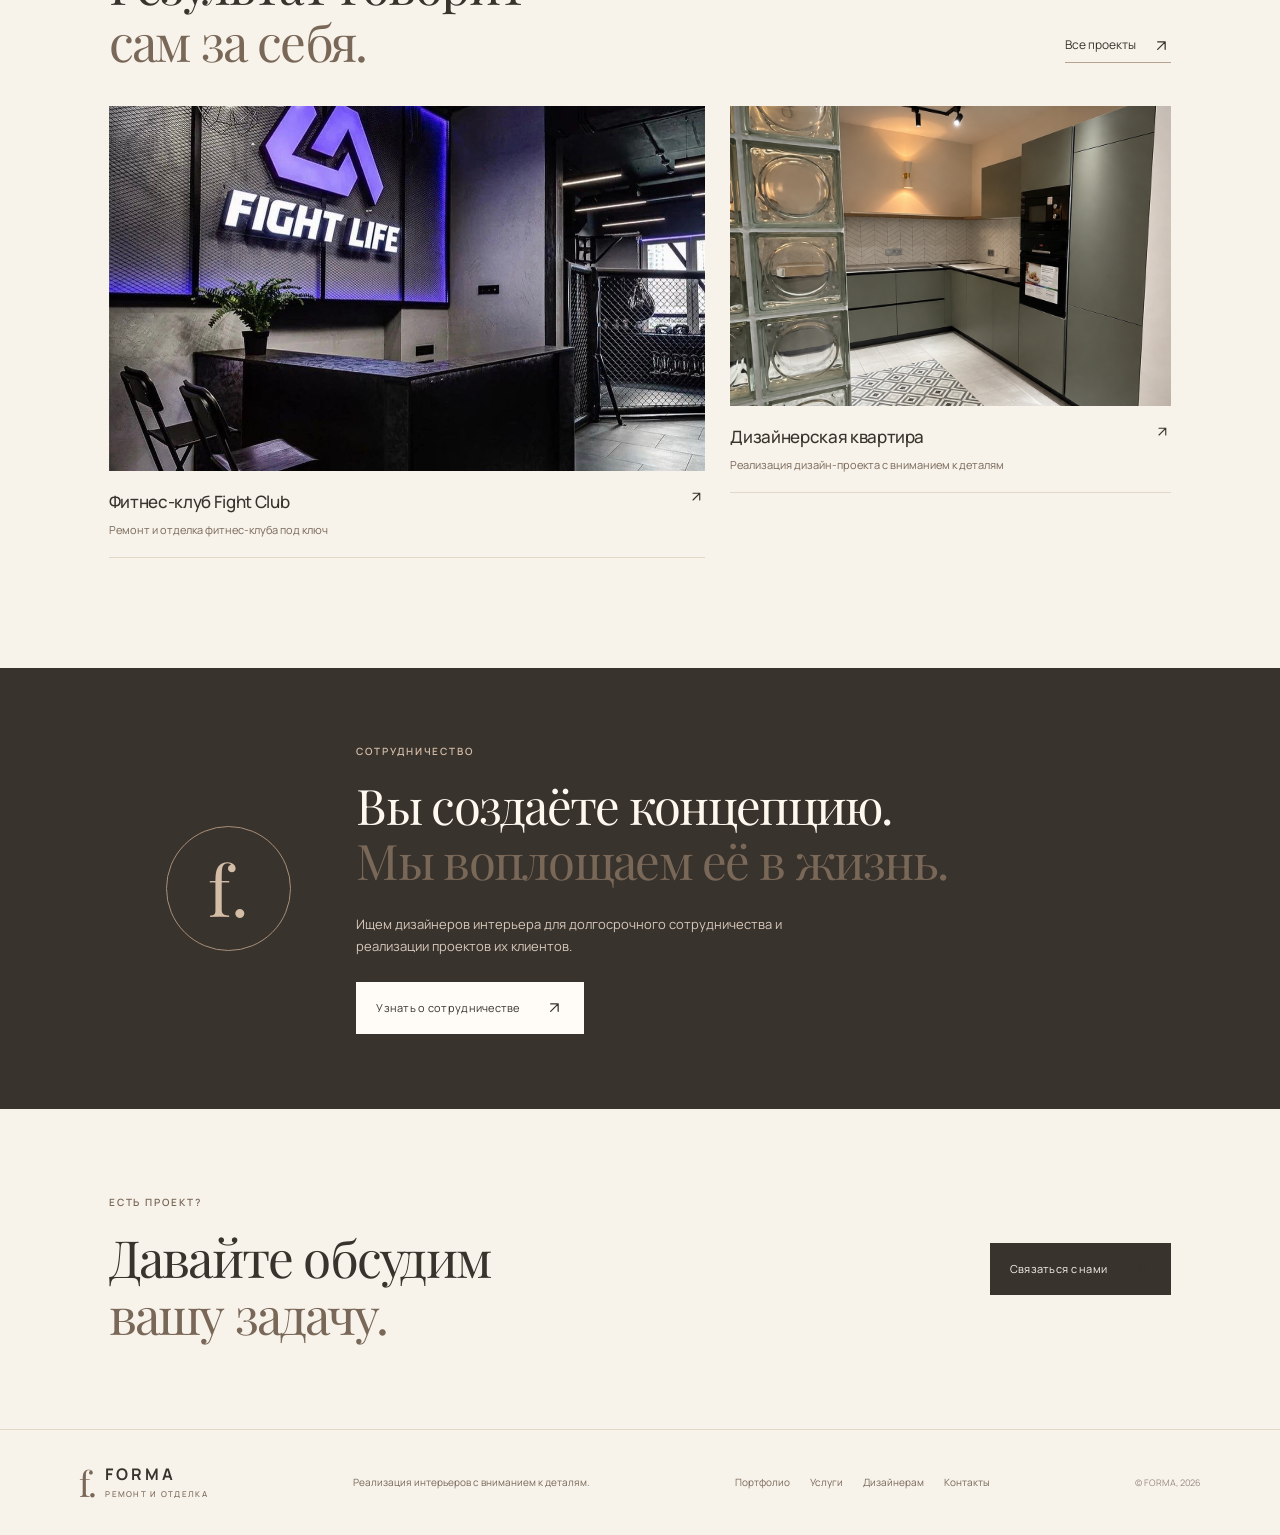
==== commit 0290e6d9: "Update index.html" ====
--- a/index.html
+++ b/index.html
@@ -9,7 +9,7 @@
 <main><section class="hero"><div class="hero-copy"><p class="eyebrow"><span></span> РЕАЛИЗАЦИЯ ИНТЕРЬЕРОВ</p><h1>Ваш проект.<br><span>Наша реализация.</span></h1><p class="hero-text">Ремонт и отделка квартир с вниманием к деталям, проектным решениям и качеству исполнения. Работаем с частными заказчиками и открыты к сотрудничеству с дизайнерами интерьера.</p><div class="hero-actions"><a class="button button-dark" href="designers.html">Дизайнерам о сотрудничестве <span class="icon-inline" aria-hidden="true"><svg class="icon-svg"><use href="#icon-external"></use></svg></span></a><a class="text-link" href="contacts.html">Обсудить проект <span class="icon-inline" aria-hidden="true"><svg class="icon-svg"><use href="#icon-arrow"></use></svg></span></a></div><div class="hero-note"><span class="note-line"></span><span>От первых технических вопросов<br>до финальных деталей</span></div></div><div class="hero-visual"><div class="visual-image" style="background-image: url('images/project-3/05.jpg'); background-size: cover; background-position: center;"><span class="placeholder-icon"><svg class="icon-svg" aria-hidden="true"><use href="#icon-detail"></use></svg></span><span style="display:none">МЕСТО ДЛЯ ФОТО ИНТЕРЬЕРА</span><small style="display:none">Замените этот блок своим изображением</small></div><div class="visual-caption"><span>01 / 04</span><span>Пространства, в которых хочется жить</span></div><div class="circle-stamp">ПРОЕКТ<br>В РЕАЛИЗАЦИИ <b><svg class="icon-svg" aria-hidden="true"><use href="#icon-detail"></use></svg></b></div></div></section>
 <section class="intro section-wrap"><div class="section-kicker">01 / О КОМПАНИИ</div><div class="intro-content"><h2>Доводим идеи<br>до <span>реального пространства.</span></h2><div><p>Мы — команда специалистов по ремонту и отделке квартир. Берём на себя практическую реализацию интерьера: от подготовки основания и инженерных работ до чистовой отделки.</p><p>Нам важно, чтобы решения, заложенные в дизайн-проекте, были грамотно воплощены на объекте, а рабочие вопросы решались спокойно и профессионально.</p><a class="underlined-link" href="services.html">Посмотреть услуги <span class="icon-inline" aria-hidden="true"><svg class="icon-svg"><use href="#icon-external"></use></svg></span></a></div></div></section>
 <section class="feature-band"><div><span class="feature-symbol"><svg class="icon-svg" aria-hidden="true"><use href="#icon-tools"></use></svg></span><p>Собственная<br>бригада</p></div><div><span class="feature-symbol"><svg class="icon-svg" aria-hidden="true"><use href="#icon-house"></use></svg></span><p>Работа по<br>дизайн-проекту</p></div><div><span class="feature-symbol"><svg class="icon-svg" aria-hidden="true"><use href="#icon-external"></use></svg></span><p>Связь с дизайнером<br>на объекте</p></div><div><span class="feature-symbol"><svg class="icon-svg" aria-hidden="true"><use href="#icon-detail"></use></svg></span><p>Внимание к деталям<br>и результату</p></div></section>
-<section class="preview-section section-wrap"><div class="section-heading"><div><div class="section-kicker">02 / ПОРТФОЛИО</div><h2>Результат говорит<br><span>сам за себя.</span></h2></div><a class="underlined-link" href="portfolio.html">Все проекты <span class="icon-inline" aria-hidden="true"><svg class="icon-svg"><use href="#icon-external"></use></svg></span></a></div><div class="project-grid"><a class="project-card project-large" href="portfolio.html"><div class="project-image" style="background-image: url('images/project-1/02.jpg'); background-size: cover; background-position: center;"><span style="display:none">ПРОЕКТ 01</span><small style="display:none">Добавьте фото готового интерьера</small></div><div class="project-meta"><div><h3>Фитнес-клуб Fight Club</h3><p>Ремонт и отделка фитнес-клуба под ключ</p></div><span class="icon-inline" aria-hidden="true"><svg class="icon-svg"><use href="#icon-external"></use></svg></span></div></a><a class="project-card" href="portfolio.html"><div class="project-image" style="background-image: url('images/project-1/02.jpg'); background-size: cover; background-position: center;"><span>ПРОЕКТ 02</span><small style="display:none">Добавьте фото готового интерьера</small></div><div class="project-meta"><div><h3>Светлый минимализм</h3><p>Название и описание проекта можно изменить</p></div><span class="icon-inline" aria-hidden="true"><svg class="icon-svg"><use href="#icon-external"></use></svg></span></div></a></div></section>
+<section class="preview-section section-wrap"><div class="section-heading"><div><div class="section-kicker">02 / ПОРТФОЛИО</div><h2>Результат говорит<br><span>сам за себя.</span></h2></div><a class="underlined-link" href="portfolio.html">Все проекты <span class="icon-inline" aria-hidden="true"><svg class="icon-svg"><use href="#icon-external"></use></svg></span></a></div><div class="project-grid"><a class="project-card project-large" href="portfolio.html"><div class="project-image" style="background-image: url('images/project-1/02.jpg'); background-size: cover; background-position: center;"><span style="display:none">ПРОЕКТ 01</span><small style="display:none">Добавьте фото готового интерьера</small></div><div class="project-meta"><div><h3>Фитнес-клуб Fight Club</h3><p>Ремонт и отделка фитнес-клуба под ключ</p></div><span class="icon-inline" aria-hidden="true"><svg class="icon-svg"><use href="#icon-external"></use></svg></span></div></a><a class="project-card" href="portfolio.html"><div class="project-image" style="background-image: url('images/project-2/01.jpg'); background-size: cover; background-position: center;"><span style="display:none">ПРОЕКТ 02</span><small style="display:none">Добавьте фото готового интерьера</small></div><div class="project-meta"><div><h3>Дизайнерская квартира</h3><p>Реализация дизайн-проекта с вниманием к деталям</p></div><span class="icon-inline" aria-hidden="true"><svg class="icon-svg"><use href="#icon-external"></use></svg></span></div></a></div></section>
 <section class="designer-cta"><div class="cta-orbit">f.</div><div><div class="section-kicker">СОТРУДНИЧЕСТВО</div><h2>Вы создаёте концепцию.<br><span>Мы воплощаем её в жизнь.</span></h2><p>Ищем дизайнеров интерьера для долгосрочного сотрудничества и реализации проектов их клиентов.</p><a class="button button-light" href="designers.html">Узнать о сотрудничестве <span class="icon-inline" aria-hidden="true"><svg class="icon-svg"><use href="#icon-external"></use></svg></span></a></div></section>
 <section class="contact-strip section-wrap"><div><div class="section-kicker">ЕСТЬ ПРОЕКТ?</div><h2>Давайте обсудим<br><span>вашу задачу.</span></h2></div><a class="button button-dark" href="contacts.html">Связаться с нами <span class="icon-inline" aria-hidden="true"><svg class="icon-svg"><use href="#icon-external"></use></svg></span></a></section></main>
 <footer class="site-footer"><a class="logo logo-footer" href="index.html"><span class="logo-mark">f.</span><span>FORMA<small>РЕМОНТ И ОТДЕЛКА</small></span></a><p>Реализация интерьеров с вниманием к деталям.</p><div class="footer-links"><a href="portfolio.html">Портфолио</a><a href="services.html">Услуги</a><a href="designers.html">Дизайнерам</a><a href="contacts.html">Контакты</a></div><span class="copyright">© FORMA, 2026</span></footer><script src="script.js"></script></body></html>
